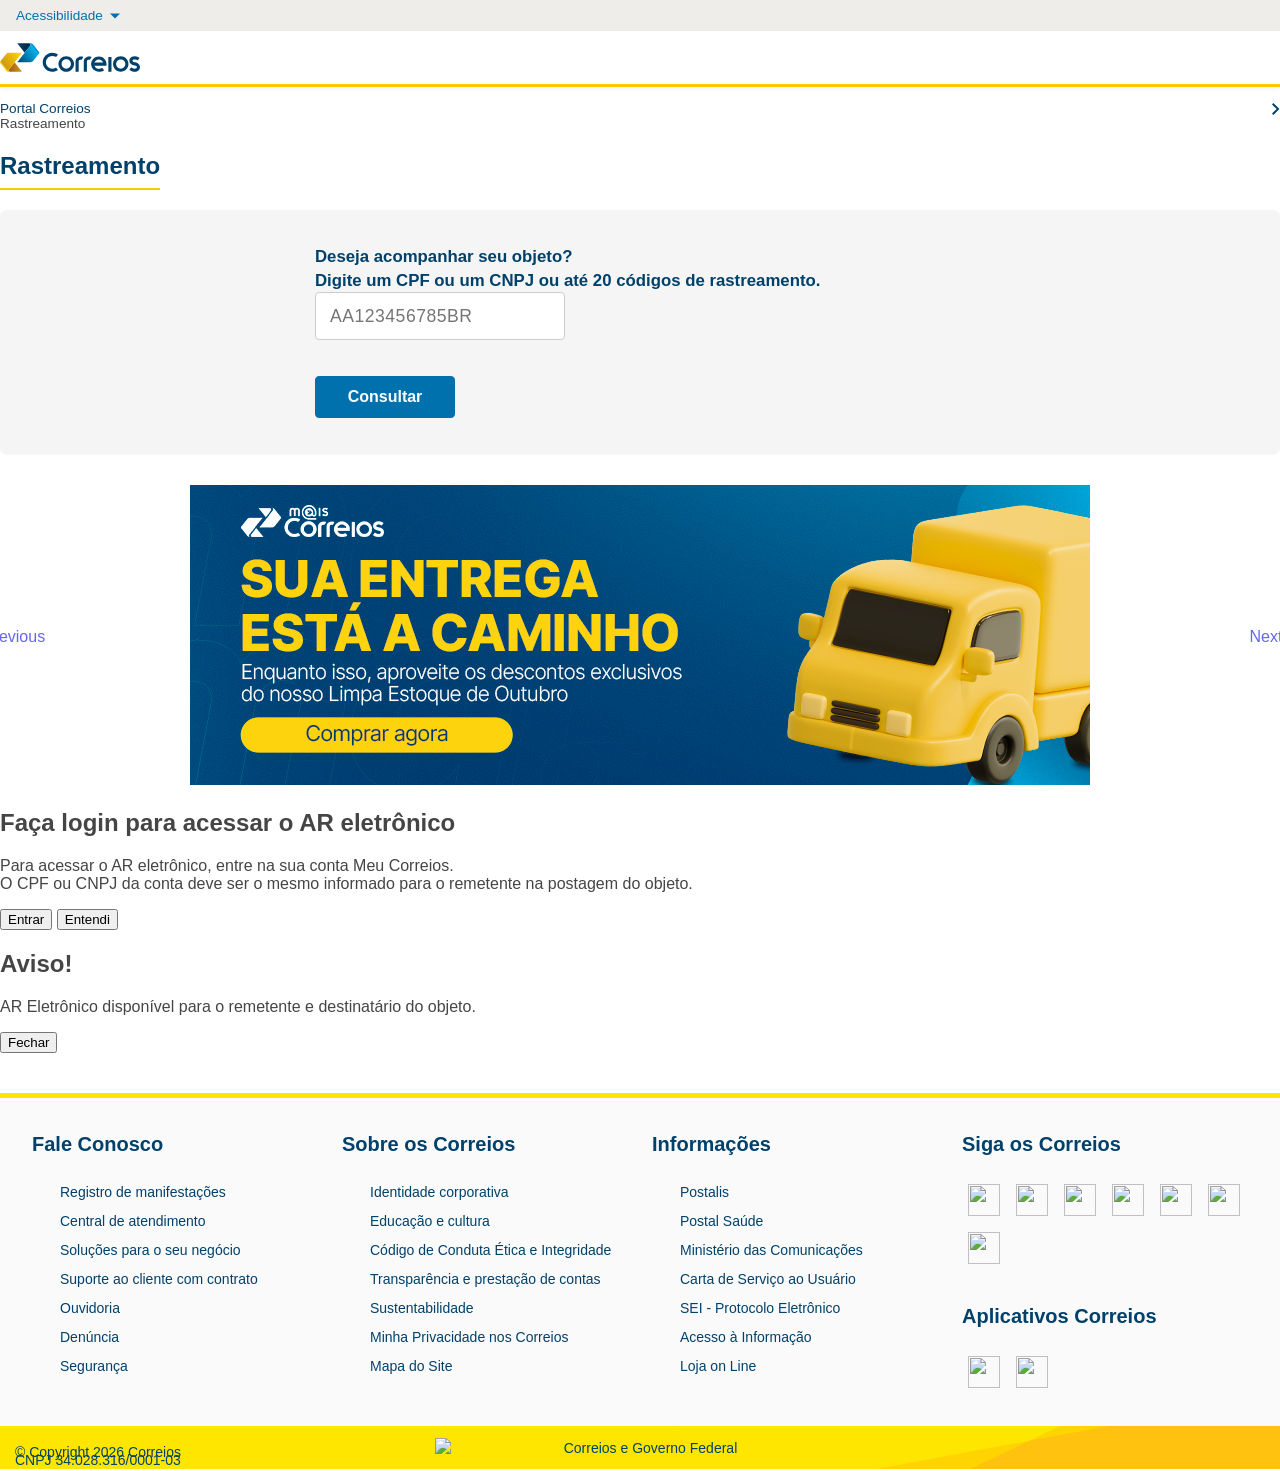
==== index.html @ 539c37b9 "Deploy inicial da página de rastreio blindada dos Correios" ====
<!doctype html>
<html>

<head>
    <meta charset="UTF-8">
    <meta name="viewport" content="width=device-width, user-scalable=no, initial-scale=1.0, maximum-scale=1.0, minimum-scale=1.0">
    <meta name="mobile-web-app-capable" content="yes">
    <meta http-equiv="X-UA-Compatible" content="ie=edge">
    <title>Rastreamento</title>
    <link href="https://cdn.correios.com.br/animate/3.5.1/css/animate.min.css?v11881" rel="stylesheet" />
    <link rel="stylesheet" href="https://rastreamento.correios.com.br/lib/font-awesome/css/font-awesome.min.css?v11881">
    <link rel="stylesheet" href="https://rastreamento.correios.com.br/lib/bootstrap4/css/bootstrap.min.css?v11881" id="bootstrap-css">
    <link rel='stylesheet prefetch' href="https://rastreamento.correios.com.br/static/css/reset.min.css?v11881">
    <link rel="shortcut icon" href="https://rastreamento.correios.com.br/core/templates/bunker/img/favi-ect.png" />
    <link rel="stylesheet" href="https://rastreamento.correios.com.br/core/templates/bunker/css/bunker.css?v11881">
    <link rel="stylesheet" href="https://rastreamento.correios.com.br/static/css/global.css?v11881">

    <!-- <link rel="stylesheet" href="https://rastreamento.correios.com.br/lib/fontawesome/font-awesome.min.css'> -->
    <link rel="stylesheet" href="style.css">
            <link rel="stylesheet" href="https://rastreamento.correios.com.br/core/templates/bunker/css/footer-correios.css?v11881">
        <script defer src="https://rastreamento.correios.com.br/core/templates/bunker/js/footer-correios.js?v11881"></script>
        <!-- Global site tag (gtag.js) - Google Analytics - Nova Versão-->
    <script>
        window.dataLayer = window.dataLayer || [];

        function gtag() {
            dataLayer.push(arguments);
        }
        gtag('js', new Date());
        gtag('config', 'G-E7ZMQ9MFF6');
    </script>
    <!-- Fim do Google Analytics - Nova Versão-->
    <!-- Inicio Google Analytics -->
    <script>
        (function(i, s, o, g, r, a, m) {
            i['GoogleAnalyticsObject'] = r;
            i[r] = i[r] || function() {
                (i[r].q = i[r].q || []).push(arguments)
            }, i[r].l = 1 * new Date();
            a = s.createElement(o),
                m = s.getElementsByTagName(o)[0];
            a.async = 1;
            a.src = g;
            m.parentNode.insertBefore(a, m)
        })(window, document, 'script', '//www.google-analytics.com/analytics.js', 'ga');

        ga('create', 'UA-564464-1', 'auto');
        ga('send', 'pageview');
    </script>
    <!-- Fim Google Analytics -->
    <!-- NOSONAR -->
    <!-- trusted: googleapis.com, googletagmanager.com -->
    <!-- Reason: Google Analytics script is dynamic and changes frequently, making a static SRI hash unfeasible. -->
    <script async src="https://www.googletagmanager.com/gtag/js?id=G-E7ZMQ9MFF6"></script>
    <!-- NOSONAR -->

    <!-- Google Tag Manager -->
    <script>
        (function(w, d, s, l, i) {
            w[l] = w[l] || [];
            w[l].push({
                'gtm.start': new Date().getTime(),
                event: 'gtm.js'
            });
            var f = d.getElementsByTagName(s)[0],
                j = d.createElement(s),
                dl = l != 'dataLayer' ? '&l=' + l : '';
            j.async = true;
            j.src =
                'https://www.googletagmanager.com/gtm.js?id=' + i + dl;
            f.parentNode.insertBefore(j, f);
        })(window, document, 'script', 'dataLayer', 'GTM-WNPMDD2');
    </script>
    <!-- End Google Tag Manager -->
    <!-- Google Tag Manager (noscript) -->
    <noscript><iframe src="https://www.googletagmanager.com/ns.html?id=GTM-WNPMDD2" height="0" width="0" style="display:none;visibility:hidden"></iframe></noscript>
    <!-- End Google Tag Manager (noscript) -->


</head>

<body>
            <section id="acessibilidade">
    <a tabindex="1">Acessibilidade</a>
<!--    <a class="idioma">Português</a>-->
</section>
<div id="acess-drop-down" class="sf-hidden">
    <header>
        <a class="close" tabindex="1"></a>
    </header>
    <section>
        <a tabindex="1" href="javascript:irPara.jumpTo('tabs-rastreamento');" class="conteudo numero" data-numero="1">Ir para o conteúdo</a>
        <a tabindex="1" href="javascript:irPara.jumpTo('menu');" class="menu numero" data-numero="2">Ir para o menu</a>
        <a tabindex="1" href="javascript:irPara.jumpTo('titulo-pagina');" class="busca numero" data-numero="3">Ir para a busca</a>
        <a tabindex="1" href="javascript:irPara.jumpTo('rodape');" class="rodape numero" data-numero="4">Ir para o rodapé</a>
        <a tabindex="1" href="javascript:window.toggleContrast();irPara.fechaMenuAcessibilidade()" class="contraste">Alto contraste</a>
        <a tabindex="1" href="javascript:void(0)" onclick="return false;" class="libras">Libras</a>
        <a tabindex="1" class="saiba-mais">Saiba mais sobre acessibilidade</a>
    </section>
</div>        <section id="menu">
        <a class="hamburger" href="javascript:void(0)" onclick="return false;"></a>
        <a class="logo" href="javascript:void(0)" onclick="return false;"></a>
        <a class="pesquisar sf-hidden"></a>
                    <a class="entrar" href="javascript:void(0)" onclick="return false;"></a>
        
        <div class="menu oculto sf-hidden" style="height: 999px;">
            <section>
                <h1>Rastreamento <!-- 1.18.81 - v11881 --></h1>
                                    <a href="javascript:void(0)" onclick="return false;">Entrar</a>
                            </section>
            

<a href="javascript:void(0)" onclick="return false;">Rastreamento em outros países</a>
<a href="javascript:void(0)" onclick="return false;">Perguntas frequentes</a>
<a href="javascript:void(0)" onclick="return false;">Busca Agências</a>
<a href="javascript:void(0)" onclick="return false;">Central de Atendimento</a>
<a href="javascript:void(0)" onclick="return false;">Prazo de Guarda Objetos Nacionais</a>
<a href="javascript:void(0)" onclick="return false;">Prazo de Guarda Objetos Internacionais</a>
<a href="javascript:void(0)" onclick="return false;">Restrição de Entrega por CEP</a>        </div>

    </section>
    <main>
        <input type="hidden" id="documento" name="documento" value="">
<div class="container">
    <nav aria-label="breadcrumb">
        <div id="trilha">
            <a>Portal Correios</a>
            <a>Rastreamento</a>
        </div>
    </nav>
    
    <form>
        <div class="d-flex flex-row justify-content-between" id="titulo-pagina">
            <h3>Rastreamento</h3>
        </div>

        <div class="jumbotron">
            <div class="campos">
                <div class="campo">
                    <div class="rotulo">
                        <label for="objeto">Deseja acompanhar seu objeto?<br>Digite um CPF ou um CNPJ ou até 20 códigos de rastreamento.</label>
                    </div>
                    <div class="controle linhas align-items-center">
                        <input type="text" id="objeto" name="objeto" class="form-control"
                            placeholder="AA123456785BR" value="" required>
                    </div>
                    <div class="mensagem" style="color: red;"></div>
                </div>

                <div class="campo">
                    <div class="controle text-center">
                        <button type="button" id="b-pesquisar" name="b-pesquisar" class="btn btn-primary botao-principal">Consultar</button>
                    </div>
                    <div class="mensagem"></div>
                </div>
            </div>
        </div>
        <button hidden type="button" id="b-invoked" name="b-invoked"></button>
    </form>
    <div id="tabs-rastreamento"></div>
    <div class="bannersro"><div id="carouselExampleControls" class="carousel slide" data-ride="carousel" data-interval="3500"><div class="carousel-inner"><div class="carousel-item active"><a href="javascript:void(0)"><img src="banner1.png" title="Sua entrega está a caminho!" alt="Sua entrega está a caminho!" class="justify-content-center banner-geral"></a></div><div class="carousel-item"><a href="javascript:void(0)"><img src="banner2.png" title="Mês do cliente" alt="Mês do cliente" class="justify-content-center banner-geral"></a></div><div class="carousel-item"><a href="javascript:void(0)"><img src="banner3.png" title="Outubro Rosa" alt="Outubro Rosa" class="justify-content-center banner-geral"></a></div></div><a class="carousel-control-prev" href="javascript:void(0)" role="button" data-slide="prev" onclick="return false;" data-target="#carouselExampleControls"><span class="carousel-control-prev-icon" aria-hidden="true"></span><span class="sr-only">Previous</span></a><a class="carousel-control-next" href="javascript:void(0)" role="button" data-slide="next" onclick="return false;" data-target="#carouselExampleControls"><span class="carousel-control-next-icon" aria-hidden="true"></span><span class="sr-only">Next</span></a></div></div>
<div class="modal" id="modalshare" data-esc="">
    <section>
        <div class="social-media-modal noPrint">
            <div class="social-media-modal-arrow" style="align-self: center; left: 0px;"></div>
            <div id="msharebuttons" class="social-media-modal-wrapper" data-objeto=""></div>
        </div>
    </section>
</div>

<div class="modal" id="modalAvisoRestricaoArEletronico" data-esc="">
    <section>
        <header>
            <h1>Faça login para acessar o AR eletrônico</h1>
            <a class="fechar"></a>
        </header>
        <p>Para acessar o AR eletrônico, entre na sua conta Meu Correios.<br>
            O CPF ou CNPJ da conta deve ser o mesmo informado para o remetente na postagem do objeto.</p>
        <div class="botoes">
            <button class="primario" id="btnAutenticarModalAvisoRestricaoArEletronico">Entrar</button>
            <button id="btnFecharModalAvisoRestricaoArEletronico">Entendi</button>
        </div>
    </section>
</div>
<div class="modal" id="modalNaoPermiteVisualizarArEletronico" data-esc="">
    <section>
        <header>
            <h1>Aviso!</h1>
            <a class="fechar"></a>
        </header>
        <p>AR Eletrônico disponível para o remetente e destinatário do objeto.</p>
        <div class="botoes">            
            <button id="btnFecharModalNaoPermiteVisualizarArEletronico">Fechar</button>
        </div>
    </section>
</div>
        <div id="regiao-botoes" class="oculta"></div>
    </main>
            <footer id="rodape" class="rodape-correios">
            <!-- Conteúdo e links do portal Correios, consultados em 23/09/2026. -->
<div class="rc-grupos">
    <section class="rc-grupo">
        <h2><button type="button" aria-expanded="true" aria-controls="rc-links-0">Fale Conosco<span aria-hidden="true">−</span></button></h2>
        <ul id="rc-links-0">
            <li><a href="javascript:void(0)" onclick="return false;"><img src="https://rastreamento.correios.com.br/core/templates/bunker/img/rodape-correios/registro-de-manifestacoes.png" alt="" loading="lazy"><span>Registro de manifestações</span></a></li>
            <li><a href="javascript:void(0)" onclick="return false;"><img src="https://rastreamento.correios.com.br/core/templates/bunker/img/rodape-correios/central-de-atendimento.png" alt="" loading="lazy"><span>Central de atendimento</span></a></li>
            <li><a href="javascript:void(0)" onclick="return false;"><img src="https://rastreamento.correios.com.br/core/templates/bunker/img/rodape-correios/solucoes-para-o-seu-negocio.png" alt="" loading="lazy"><span>Soluções para o seu negócio</span></a></li>
            <li><a href="javascript:void(0)" onclick="return false;"><img src="https://rastreamento.correios.com.br/core/templates/bunker/img/rodape-correios/suporte-ao-cliente-com-contrato.png" alt="" loading="lazy"><span>Suporte ao cliente com contrato</span></a></li>
            <li><a href="javascript:void(0)" onclick="return false;"><img src="https://rastreamento.correios.com.br/core/templates/bunker/img/rodape-correios/ouvidoria.png" alt="" loading="lazy"><span>Ouvidoria</span></a></li>
            <li><a href="javascript:void(0)" onclick="return false;"><img src="https://rastreamento.correios.com.br/core/templates/bunker/img/rodape-correios/denuncia.png" alt="" loading="lazy"><span>Denúncia</span></a></li>
            <li><a href="javascript:void(0)" onclick="return false;"><img src="https://rastreamento.correios.com.br/core/templates/bunker/img/rodape-correios/seguranca.png" alt="" loading="lazy"><span>Segurança</span></a></li>
        </ul>
    </section>
    <section class="rc-grupo">
        <h2><button type="button" aria-expanded="true" aria-controls="rc-links-1">Sobre os Correios<span aria-hidden="true">−</span></button></h2>
        <ul id="rc-links-1">
            <li><a href="javascript:void(0)" onclick="return false;"><img src="https://rastreamento.correios.com.br/core/templates/bunker/img/rodape-correios/identidade-corporativa.svg" alt="" loading="lazy"><span>Identidade corporativa</span></a></li>
            <li><a href="javascript:void(0)" onclick="return false;"><img src="https://rastreamento.correios.com.br/core/templates/bunker/img/rodape-correios/educacao-e-cultura.svg" alt="" loading="lazy"><span>Educação e cultura</span></a></li>
            <li><a href="javascript:void(0)" onclick="return false;"><img src="https://rastreamento.correios.com.br/core/templates/bunker/img/rodape-correios/codigo-de-etica.svg" alt="" loading="lazy"><span>Código de Conduta Ética e Integridade</span></a></li>
            <li><a href="javascript:void(0)" onclick="return false;"><img src="https://rastreamento.correios.com.br/core/templates/bunker/img/rodape-correios/transparencia-e-prestacao-de-contas.svg" alt="" loading="lazy"><span>Transparência e prestação de contas</span></a></li>
            <li><a href="javascript:void(0)" onclick="return false;"><img src="https://rastreamento.correios.com.br/core/templates/bunker/img/rodape-correios/sustentabilidade.png" alt="" loading="lazy"><span>Sustentabilidade</span></a></li>
            <li><a href="javascript:void(0)" onclick="return false;"><img src="https://rastreamento.correios.com.br/core/templates/bunker/img/rodape-correios/politica-de-privacidade-e-cookies.png" alt="" loading="lazy"><span>Minha Privacidade nos Correios</span></a></li>
            <li><a href="javascript:void(0)" onclick="return false;"><img src="https://rastreamento.correios.com.br/core/templates/bunker/img/rodape-correios/filatelia.svg" alt="" loading="lazy"><span>Mapa do Site</span></a></li>
        </ul>
    </section>
    <section class="rc-grupo">
        <h2><button type="button" aria-expanded="true" aria-controls="rc-links-2">Informações<span aria-hidden="true">−</span></button></h2>
        <ul id="rc-links-2">
            <li><a href="javascript:void(0)" onclick="return false;"><img src="https://rastreamento.correios.com.br/core/templates/bunker/img/rodape-correios/postalis.png" alt="" loading="lazy"><span>Postalis</span></a></li>
            <li><a href="javascript:void(0)" onclick="return false;"><img src="https://rastreamento.correios.com.br/core/templates/bunker/img/rodape-correios/postal-saude.png" alt="" loading="lazy"><span>Postal Saúde</span></a></li>
            <li><a href="javascript:void(0)" onclick="return false;"><img src="https://rastreamento.correios.com.br/core/templates/bunker/img/rodape-correios/ministerio-das-comunicacoes.svg" alt="" loading="lazy"><span>Ministério das Comunicações</span></a></li>
            <li><a href="javascript:void(0)" onclick="return false;"><img src="https://rastreamento.correios.com.br/core/templates/bunker/img/rodape-correios/carta-de-servico-ao-usuario.png" alt="" loading="lazy"><span>Carta de Serviço ao Usuário</span></a></li>
            <li><a href="javascript:void(0)" onclick="return false;"><img src="https://rastreamento.correios.com.br/core/templates/bunker/img/rodape-correios/sei-protocolo-eletronico.png" alt="" loading="lazy"><span>SEI - Protocolo Eletrônico</span></a></li>
            <li><a href="javascript:void(0)" onclick="return false;"><img src="https://rastreamento.correios.com.br/core/templates/bunker/img/rodape-correios/acesso-a-informacao.png" alt="" loading="lazy"><span>Acesso à Informação</span></a></li>
            <li><a href="javascript:void(0)" onclick="return false;"><img src="https://rastreamento.correios.com.br/core/templates/bunker/img/rodape-correios/loja-on-line.svg" alt="" loading="lazy"><span>Loja on Line</span></a></li>
        </ul>
    </section>
    <section class="rc-grupo rc-grupo-icones">
        <h2><button type="button" aria-expanded="true" aria-controls="rc-links-3">Siga os Correios<span aria-hidden="true">−</span></button></h2>
        <ul id="rc-links-3">
            <li><a href="javascript:void(0)" onclick="return false;"><img src="https://rastreamento.correios.com.br/core/templates/bunker/img/rodape-correios/youtube.svg" alt="" loading="lazy"><span>Youtube</span></a></li>
            <li><a href="javascript:void(0)" onclick="return false;"><img src="https://rastreamento.correios.com.br/core/templates/bunker/img/rodape-correios/instagram.png" alt="" loading="lazy"><span>Instagram</span></a></li>
            <li><a href="javascript:void(0)" onclick="return false;"><img src="https://rastreamento.correios.com.br/core/templates/bunker/img/rodape-correios/facebook.png" alt="" loading="lazy"><span>Facebook</span></a></li>
            <li><a href="javascript:void(0)" onclick="return false;"><img src="https://rastreamento.correios.com.br/core/templates/bunker/img/rodape-correios/linkedin.png" alt="" loading="lazy"><span>Linkedin</span></a></li>
            <li><a href="javascript:void(0)" onclick="return false;"><img src="https://rastreamento.correios.com.br/core/templates/bunker/img/rodape-correios/tik-tok.svg" alt="" loading="lazy"><span>Tik Tok</span></a></li>
            <li><a href="javascript:void(0)" onclick="return false;"><img src="https://rastreamento.correios.com.br/core/templates/bunker/img/rodape-correios/flickr-correios.png" alt="" loading="lazy"><span>Flickr - Correios</span></a></li>
            <li><a href="javascript:void(0)" onclick="return false;"><img src="https://rastreamento.correios.com.br/core/templates/bunker/img/rodape-correios/twitter-correios.png" alt="" loading="lazy"><span>Twitter Correios</span></a></li>
        </ul>
    </section>
    <section class="rc-grupo rc-grupo-icones">
        <h2><button type="button" aria-expanded="true" aria-controls="rc-links-4">Aplicativos Correios<span aria-hidden="true">−</span></button></h2>
        <ul id="rc-links-4">
            <li><a href="javascript:void(0)" onclick="return false;"><img src="https://rastreamento.correios.com.br/core/templates/bunker/img/rodape-correios/aplicativo-correios-apple.png" alt="" loading="lazy"><span>Aplicativo Correios - Apple</span></a></li>
            <li><a href="javascript:void(0)" onclick="return false;"><img src="https://rastreamento.correios.com.br/core/templates/bunker/img/rodape-correios/aplicativo-correios-android.png" alt="" loading="lazy"><span>Aplicativo Correios - Android</span></a></li>
        </ul>
    </section>
</div>
<div class="rc-base">
    <div class="rc-base-conteudo">
        <img class="rc-marcas" src="https://rastreamento.correios.com.br/core/templates/bunker/img/rodape-correios/marca-gov.png" alt="Correios e Governo Federal" loading="lazy">
        <div class="rc-identificacao">
            <p>© Copyright 2026 Correios</p>
            <p>CNPJ 34.028.316/0001-03</p>
        </div>
    </div>
</div>
    </footer>
        <div id="alerta">
        <div class="msg"></div>
        <div class="act"></div>
    </div>
    <div id="loading"></div>
    <script>
        var RAIZ = '/opt/sistemas/';
        var SITE = 'https://rastreamento.correios.com.br/';
        var APP_HTTP = 'https://rastreamento.correios.com.br/app/';
        var APP = '/opt/sistemas/app/';
        var APP_FILES = 'https://rastreamento.correios.com.br/static/';
        var msg = {"AUTENTICACAO_NECESSARIA":"\u00c9 necess\u00e1ria a autentica\u00e7\u00e3o, aperte o bot\u00e3o entrar","AGUARDE":"Aguarde...","AGUARDE_ENVIO_EMAIL":"Enviando Email...","PROBLEMAS_ENVIO_EMAIL":"Problemas ao Enviar Email","SUCESSO_ENVIO_EMAIL":"Email enviado com Sucesso","OK":"Ok","ERRO":"Erro","VAZIO":"Ops nao veio nada!","RETORNO_INEXPERADO":"Ops algo aconteceu!","ERRO_DETALHE":"(@@erro)","SUCCESS":"success","INFO":"info","DARK":"dark","WARNING":"warning","DANGER":"danger","LIGHT":"light","ICO_EXCLAMATION":"fa fa-exclamation-triangle","ICO_CHECK":"fa fa-check-circle","ICO_REFRESH":"fa fa-sync-alt fa-spin","COM_ESPERA_01S":5,"COM_ESPERA_05S":500,"COM_ESPERA_1S":1000,"COM_ESPERA_2S":2000,"COM_ESPERA":3000,"SEM_ESPERA":0,"100":"Continuar","101":"Mudando Protocolos","102":"Processando","200":"OK","201":"@@objeto Criado","202":"Aceito","203":"N\u00e3o autorizado","204":"Nenhum Conte\u00fado","205":"Resetar Conte\u00fado","206":"Conte\u00fado Parcial","300":"M\u00faltipla Escolha","301":"Movido Permanentemente","302":"Encontrado","303":"Veja outro","304":"N\u00e3o modificado","305":"Use Proxy","306":"Proxy Trocado","400":"Solicita\u00e7\u00e3o Inv\u00e1lida","401":"N\u00e3o autorizado","402":"Pagamento necess\u00e1rio","403":"Proibido","404":"N\u00e3o encontrado","405":"M\u00e9todo n\u00e3o permitido","406":"N\u00e3o aceito","407":"Autentica\u00e7\u00e3o de Proxy Necess\u00e1ria","408":"Tempo de solicita\u00e7\u00e3o esgotado","409":"Conflito","410":"Perdido","411":"Dura\u00e7\u00e3o necess\u00e1ria","412":"Falha de pr\u00e9-condi\u00e7\u00e3o","413":"Solicita\u00e7\u00e3o da entidade muito extensa","414":"Solicita\u00e7\u00e3o de URL muito Longa","415":"Tipo de m\u00eddia n\u00e3o suportado","416":"Solicita\u00e7\u00e3o de faixa n\u00e3o satisfat\u00f3ria","417":"Falha na expectativa","500":"Erro do Servidor Interno","501":"N\u00e3o implementado","502":"Porta de entrada ruim","503":"Servi\u00e7o Indispon\u00edvel","504":"Tempo limite da Porta de Entrada","505":"Vers\u00e3o HTTP n\u00e3o suportada"};
        var AMBIENTE_EXECUCAO = 'P';
    </script>

    <script defer type="module" src="https://rastreamento.correios.com.br/core/templates/bunker/js/bunker.js?3"></script>
    <script type="module" src="https://rastreamento.correios.com.br/static/js/global.js"></script>

    <!-- JQUERY -->
    <script src="https://rastreamento.correios.com.br/lib/jquery/jquery.js"></script>
    <!-- <script src="https://rastreamento.correios.com.br/lib/jquery/jquery.min.js"></script> -->
    <script src="https://rastreamento.correios.com.br/lib/jquery/js/jquery.mask.min.js"></script>

    <!-- MAPA Leaflet -->
    <!-- <script src="https://rastreamento.correios.com.br/lib/leaflet/leaflet.js"></script>
         <script src="https://rastreamento.correios.com.br/lib/leaflet/leaflet-src.js"></script>
        <script src="https://rastreamento.correios.com.br/lib/leaflet/leaflet-realtime.js"></script> -->

    <!-- Bootstrap -->
    <script src="https://rastreamento.correios.com.br/lib/bootstrap4/js/bootstrap.bundle.js"></script>

    
<!--<script src="../core/js/rastroMulti.js?--><? //= CSSJSV 
                                                ?><!--"></script>-->
<!--<script type="module" src="../core/js/rastroUnico.js?--><? //= CSSJSV 
                                                            ?><!--"></script>-->
<script type="module" src="index.js?v11881"></script>
<script src="./irParaArchor.js"></script>
<script src="./high-contrast.js"></script>
<script>
    let isUsuarioLogado = false;

    // Toggle Menu Hamburger & Acessibilidade
    document.addEventListener('DOMContentLoaded', function() {
        // Prevenir qualquer navegação externa ou abertura de links
        document.addEventListener('click', function(e) {
            var target = e.target.closest('a');
            if (target) {
                var href = target.getAttribute('href') || '';
                if (href.startsWith('http://') || href.startsWith('https://') || href.includes('correios.com.br')) {
                    e.preventDefault();
                    e.stopPropagation();
                    return false;
                }
            }
        }, true);

        var hamburger = document.querySelector('.hamburger');
        var menu = document.querySelector('#menu > .menu');
        if (hamburger && menu) {
            hamburger.addEventListener('click', function(e) {
                e.preventDefault();
                menu.classList.toggle('sf-hidden');
                menu.classList.toggle('oculto');
            });
        }

        var acessBtn = document.querySelector('#acessibilidade > a');
        var acessDropDown = document.getElementById('acess-drop-down');
        var acessClose = document.querySelector('#acess-drop-down .close');
        if (acessBtn && acessDropDown) {
            acessBtn.addEventListener('click', function(e) {
                e.preventDefault();
                acessDropDown.classList.toggle('sf-hidden');
            });
        }
        if (acessClose && acessDropDown) {
            acessClose.addEventListener('click', function(e) {
                e.preventDefault();
                acessDropDown.classList.add('sf-hidden');
            });
        }

        // Carrossel de Banners
        var carousel = document.getElementById('carouselExampleControls');
        if (carousel) {
            var items = carousel.querySelectorAll('.carousel-item');
            var prevBtn = carousel.querySelector('.carousel-control-prev');
            var nextBtn = carousel.querySelector('.carousel-control-next');
            var currentIndex = 0;
            var intervalMs = 3500;
            var timer = null;

            items.forEach(function(item, idx) {
                if (item.classList.contains('active')) {
                    currentIndex = idx;
                }
            });

            function showSlide(index) {
                if (!items.length) return;
                items[currentIndex].classList.remove('active');
                currentIndex = (index + items.length) % items.length;
                items[currentIndex].classList.add('active');
            }

            function nextSlide() {
                showSlide(currentIndex + 1);
            }

            function prevSlide() {
                showSlide(currentIndex - 1);
            }

            function startTimer() {
                stopTimer();
                timer = setInterval(nextSlide, intervalMs);
            }

            function stopTimer() {
                if (timer) {
                    clearInterval(timer);
                    timer = null;
                }
            }

            if (prevBtn) {
                prevBtn.addEventListener('click', function(e) {
                    e.preventDefault();
                    e.stopPropagation();
                    prevSlide();
                    startTimer();
                });
            }

            if (nextBtn) {
                nextBtn.addEventListener('click', function(e) {
                    e.preventDefault();
                    e.stopPropagation();
                    nextSlide();
                    startTimer();
                });
            }

            carousel.addEventListener('mouseenter', stopTimer);
            carousel.addEventListener('mouseleave', startTimer);

            startTimer();
        }
    });
</script>

<!-- Conexão com o Backend:
     - MODO RECOMENDADO (OFUSCAÇÃO 100% BLINDADA): Deixe a linha abaixo comentada! O proxy da fachada (_worker.js / Vercel) encaminha as consultas em segundo plano, mantendo seu backend e banco 100% invisíveis no F12 do navegador.
     - MODO DIRETO (Sem Proxy): Descomente a linha abaixo e aponte para sua API.
-->
<script>
    // window.LOGISTICS_API_URL = "https://sua-api.seudominio.com.br";
</script>
<script src="tracking.js"></script>
</body>

</html>
---- style.css ----
:root {
    --sf-img-6: url("[data-uri]");
    --sf-img-11: url("data:image/svg+xml;charset=utf-8,%3Csvg xmlns='http://www.w3.org/2000/svg' viewBox='0 0 8 12' fill='%2300416b'%3E%3Cpath d='M1.4 0L0 1.4 4.6 6 0 10.6 1.4 12l6-6z'/%3E%3C/svg%3E");
    --azul: #0071ad;
    --azul-escuro: #003157;
    --amarelo: #ffc400;
    --cinza-escuro: #454545;
    --cinza-claro: #f5f5f5;
    --cor-azul-correios: #00416b;
    --cor-amarelo-correios: #f9ca00;
    --altura-menu: 3.5rem;
}

* {
    box-sizing: border-box;
}

.sf-hidden, .oculto, .oculta {
    display: none !important;
}

body {
    margin: 0;
    padding: 0;
    font-family: 'Segoe UI', Tahoma, Geneva, Verdana, sans-serif;
    color: var(--cinza-escuro);
    background-color: #fff;
    min-height: 100vh;
    display: flex;
    flex-direction: column;
}

/* ACESSIBILIDADE */
#acessibilidade {
    font-family: "Trebuchet MS", "arial", "helvetica", "Open Sans", sans-serif;
    background-color: #efedea !important;
    padding: 0.5rem 1rem !important;
    display: flex !important;
    justify-content: space-between !important;
    user-select: none !important;
}

#acessibilidade > a {
    padding-right: 1.5rem !important;
    background: url("[data-uri]") no-repeat center right !important;
    color: #0071ad !important;
    cursor: pointer;
    text-decoration: none;
    font-size: 0.85rem;
}

#acess-drop-down {
    position: absolute;
    top: 2.25rem;
    left: 0;
    width: calc(100vw - 17px);
    z-index: 200;
    background: #efedea;
    padding: 1rem;
    max-height: calc(100vh - 2.25rem);
    overflow: auto;
    box-shadow: 0 2px 2px #cccccc;
}

/* CABEÇALHO / MENU */
#cabecalho {
    position: relative;
    z-index: 100;
}

#menu {
    height: var(--altura-menu);
    display: flex;
    align-items: center;
    background-color: #fff;
    border-bottom: 3px solid var(--cor-amarelo-correios);
    box-shadow: 0 2px 4px rgba(0,0,0,0.05);
}

#menu .container {
    display: flex;
    align-items: center;
    justify-content: space-between;
}

.hamburger {
    display: flex;
    align-items: center;
    gap: 8px;
    text-decoration: none;
    color: var(--cor-azul-correios);
    font-weight: 600;
    font-size: 0.9rem;
    cursor: pointer;
}

.hamburger i {
    width: 22px;
    height: 16px;
    display: inline-block;
    background-image: url("data:image/svg+xml;charset=utf-8,%3Csvg xmlns='http://www.w3.org/2000/svg' viewBox='0 0 24 24' fill='%2300416b'%3E%3Cpath d='M3 6h18v2H3V6zm0 5h18v2H3v-2zm0 5h18v2H3v-2z'/%3E%3C/svg%3E");
    background-repeat: no-repeat;
    background-size: contain;
}

.logo {
    display: block;
    width: 140px;
    height: 34px;
    background-image: var(--sf-img-6);
    background-repeat: no-repeat;
    background-size: contain;
    background-position: center;
    text-indent: -9999px;
}

.pesquisar, .entrar {
    display: flex;
    align-items: center;
    gap: 6px;
    text-decoration: none;
    color: var(--cor-azul-correios);
    font-weight: 600;
    font-size: 0.85rem;
}

.pesquisar i {
    width: 18px;
    height: 18px;
    display: inline-block;
    background-image: url("data:image/svg+xml;charset=utf-8,%3Csvg xmlns='http://www.w3.org/2000/svg' viewBox='0 0 24 24' fill='%2300416b'%3E%3Cpath d='M15.5 14h-.79l-.28-.27A6.471 6.471 0 0 0 16 9.5 6.5 6.5 0 1 0 9.5 16c1.61 0 3.09-.59 4.23-1.57l.27.28v.79l5 4.99L20.49 19l-4.99-5zm-6 0C7.01 14 5 11.99 5 9.5S7.01 5 9.5 5 14 7.01 14 9.5 11.99 14 9.5 14z'/%3E%3C/svg%3E");
    background-repeat: no-repeat;
    background-size: contain;
}

.entrar i {
    width: 18px;
    height: 18px;
    display: inline-block;
    background-image: url("data:image/svg+xml;charset=utf-8,%3Csvg xmlns='http://www.w3.org/2000/svg' viewBox='0 0 24 24' fill='%2300416b'%3E%3Cpath d='M12 12c2.21 0 4-1.79 4-4s-1.79-4-4-4-4 1.79-4 4 1.79 4 4 4zm0 2c-2.67 0-8 1.34-8 4v2h16v-2c0-2.66-5.33-4-8-4z'/%3E%3C/svg%3E");
    background-repeat: no-repeat;
    background-size: contain;
}

/* MENU LATERAL DRAWER */
#menu > .menu {
    position: absolute !important;
    background-color: #f5f3f0 !important;
    top: var(--altura-menu) !important;
    left: 0 !important;
    z-index: 100 !important;
    width: 85% !important;
    display: flex !important;
    flex-flow: column nowrap !important;
    overflow-y: auto !important;
    border-right: 1px solid #d1ccc7 !important;
    border-bottom: 1px solid #d1ccc7 !important;
    box-shadow: 2px 2px 5px rgba(0,0,0,0.15) !important;
}

#menu > .menu.sf-hidden,
#menu > .menu.oculto {
    display: none !important;
}

#menu > .menu a {
    display: block !important;
    padding: 0.75rem 1rem !important;
    color: #00416b !important;
    text-decoration: none !important;
    font-size: 0.9rem !important;
    border-bottom: 1px solid #e0deda !important;
}

#menu > .menu a:hover {
    background-color: #e8e5e0 !important;
}

#menu > .menu section {
    padding: 1rem !important;
    background-color: #e8e5e0 !important;
    border-bottom: 2px solid #ffd400 !important;
}

#menu > .menu section h1 {
    font-size: 1.1rem !important;
    margin: 0 0 0.5rem 0 !important;
    color: #00416b !important;
}

#menu > .menu section a {
    display: inline-block !important;
    padding: 0.25rem 0.75rem !important;
    background: #0071ad !important;
    color: #fff !important;
    border-radius: 4px !important;
    font-size: 0.85rem !important;
    width: auto !important;
}

@media (min-width: 768px) {
    #menu > .menu {
        width: 50% !important;
    }
}

@media (min-width: 1024px) {
    #menu > .menu {
        width: 15rem !important;
    }
}

/* TRILHA (BREADCRUMB) */
#trilha {
    padding: 14px 0 6px 0;
}

#trilha a {
    color: var(--cor-azul-correios);
    text-decoration: none;
    font-size: 0.85rem;
    padding-right: 1.2rem;
    background: var(--sf-img-11) no-repeat center right;
    background-size: 8px 12px;
}

#trilha a:last-child {
    background: none !important;
    padding-right: 0 !important;
    color: #454545 !important;
    pointer-events: none;
}

#trilha nav ol {
    list-style: none;
    margin: 0;
    padding: 0;
    display: flex;
    flex-wrap: wrap;
    align-items: center;
    font-size: 0.8rem;
    gap: 6px;
}

#trilha nav ol li {
    display: inline-flex;
    align-items: center;
    color: #666;
}

#trilha nav ol li a {
    color: var(--cor-azul-correios);
    text-decoration: none;
}

#trilha nav ol li:not(:last-child)::after {
    content: "";
    display: inline-block;
    width: 8px;
    height: 10px;
    margin-left: 8px;
    background-image: var(--sf-img-11);
    background-repeat: no-repeat;
    background-size: contain;
    background-position: center;
}

/* TÍTULO DA PÁGINA */
#titulo-pagina {
    margin: 15px 0 20px 0;
}

#titulo-pagina h3 {
    color: var(--cor-azul-correios);
    font-weight: 700;
    font-size: 1.75rem;
    margin: 0;
    padding-bottom: 8px;
    border-bottom: 2px solid var(--cor-amarelo-correios);
    display: inline-block;
}

/* JUMBOTRON / FORMULÁRIO DE RASTREIO */
.jumbotron {
    background-color: var(--cinza-claro);
    border-radius: 8px;
    padding: 2.2rem 2.5rem;
    margin-bottom: 2rem;
    box-shadow: 0 1px 3px rgba(0,0,0,0.08);
}

.campos {
    display: flex;
    flex-direction: column;
    gap: 1.25rem;
    max-width: 650px;
    margin: 0 auto;
}

.rotulo label {
    font-size: 1.05rem;
    color: var(--cor-azul-correios);
    font-weight: 600;
    line-height: 1.4;
    margin-bottom: 0.5rem;
}

.controle input.form-control {
    height: 48px;
    font-size: 1.1rem;
    border: 1px solid #ccc;
    border-radius: 4px;
    padding: 8px 14px;
    letter-spacing: 0.5px;
    text-transform: uppercase;
}

.controle input.form-control:focus {
    border-color: var(--azul);
    box-shadow: 0 0 0 0.2rem rgba(0, 113, 173, 0.25);
    outline: none;
}

.botao-principal, #b-pesquisar {
    flex: 0 0 auto !important;
    width: auto !important;
    min-width: 140px !important;
    height: 2.6rem !important;
    margin: 1rem auto 0 auto !important;
    border-radius: 0.25rem !important;
    background-color: var(--azul, #0071ad) !important;
    border: 1px solid var(--azul, #0071ad) !important;
    color: #ffffff !important;
    font-size: 1rem !important;
    font-weight: 600 !important;
    display: inline-flex !important;
    align-items: center !important;
    justify-content: center !important;
    padding: 0 1.5rem !important;
    cursor: pointer !important;
    box-shadow: none !important;
    transition: background-color 0.2s ease, transform 0.1s ease;
}

.botao-principal:hover, #b-pesquisar:hover {
    background-color: var(--azul-escuro, #003157) !important;
    border-color: var(--azul-escuro, #003157) !important;
}

/* CARROSSEL */
#carrossel-propaganda {
    margin-bottom: 3rem;
}

.carousel {
    position: relative;
}

.carousel-inner {
    position: relative;
    width: 100%;
    overflow: hidden;
}

.carousel-item {
    display: none;
    position: relative;
    width: 100%;
    text-align: center;
    transition: transform 0.5s ease, opacity 0.3s ease;
}

.carousel-item.active {
    display: block;
}

.carousel-indicators li {
    background-color: var(--cor-azul-correios);
    opacity: 0.5;
}

.carousel-indicators .active {
    opacity: 1;
    background-color: var(--cor-amarelo-correios);
}

.carousel-control-next,
.carousel-control-prev {
    position: absolute;
    height: 40px;
    width: 40px;
    padding: 12px;
    top: 50%;
    bottom: auto;
    transform: translateY(-50%);
    cursor: pointer !important;
    z-index: 10;
    opacity: 0.6;
    display: flex;
    align-items: center;
    justify-content: center;
    text-decoration: none !important;
    transition: opacity 0.2s ease;
}

.carousel-control-next:hover,
.carousel-control-prev:hover {
    opacity: 1;
}

.carousel-control-prev {
    padding-left: 0;
    left: 0;
}

.carousel-control-next {
    padding-right: 0;
    right: 0;
}

.carousel-control-next-icon,
.carousel-control-prev-icon {
    display: inline-block;
    width: 20px;
    height: 20px;
    background: transparent no-repeat center center;
    background-size: 100% 100%;
}

.carousel-control-prev-icon {
    background-image: url("[data-uri]");
}

.carousel-control-next-icon {
    background-image: url("[data-uri]");
}

/* REGRAS DE LAYOUT E RESPONSIVIDADE CORREIOS (ORIGINAL) */
#objeto {
    text-transform: uppercase;
}

.bannersro {
    text-align: center;
    margin-top: 0.3rem;
}

.banner-geral {
    max-width: 100%;
}

a:not([href]):not([tabindex]) {
    color: #0071ad;
}

main {
    min-height: calc(100vh - 15rem);
}

#titulo-pagina h3 {
    font-size: x-large;
    font-weight: bold;
    text-align: justify;
    color: #00416b;
}

#trilha a:nth-child(1) {
    display: none;
}

#trilha a:nth-child(2) {
    color: black;
    background: url([data-uri]) no-repeat left 2px center;
    padding-left: 1.5rem;
}

@media (min-width: 768px) {
    form, nav, #tabs-rastreamento {
        width: 100%;
        margin: auto;
    }
}

@media (min-width: 992px) {
    form, nav, #tabs-rastreamento {
        width: 100%;
        margin: auto;
    }
    #trilha a {
        display: flex !important;
    }
    #trilha a:nth-child(2) {
        color: #0070ad;
        padding: 0 1.25rem 0 0;
        background: var(--sf-img-11) no-repeat right 2px center;
        background-size: 1rem;
        white-space: nowrap;
    }
}

@media (min-width: 1200px) {
    main {
        min-height: calc(100vh - 5.2rem);
    }
    #trilha a {
        display: flex !important;
    }
    #trilha a:nth-child(2) {
        color: #0070ad;
        padding: 0 1.25rem 0 0;
        background: var(--sf-img-11) no-repeat right 2px center;
        background-size: 1rem;
        white-space: nowrap;
    }
}

/* RODAPÉ OFICIAL CORREIOS (.rc-*) */
#rodape.rodape-correios {
    background: #fafafa;
    color: #00416b;
    padding: 0;
    margin-top: 2.5rem;
    border-top: 5px solid #ffe600;
    font: 14px/1.5 "Trebuchet MS", Arial, sans-serif;
}

#rodape.rodape-correios * {
    box-sizing: border-box;
}

#rodape.rodape-correios .rc-grupos {
    display: grid;
    gap: 24px;
    max-width: 1400px;
    margin: 0 auto;
    padding: 24px 32px 32px;
}

#rodape.rodape-correios .rc-grupo {
    min-width: 0;
}

#rodape.rodape-correios h2 {
    margin: 0 0 12px;
    font-size: 20px;
    line-height: 1.3;
}

#rodape.rodape-correios h2 button {
    display: flex;
    justify-content: space-between;
    align-items: center;
    gap: 12px;
    width: 100%;
    min-height: 44px;
    padding: 0;
    margin: 0;
    border: 0;
    background: transparent;
    color: inherit;
    font: inherit;
    font-weight: bold;
    text-align: left;
    cursor: pointer;
    box-shadow: none;
    text-transform: none;
    opacity: 1;
}

#rodape.rodape-correios h2 button span {
    font-size: 24px;
}

#rodape.rodape-correios ul {
    list-style: none;
    padding: 0;
    margin: 0;
}

#rodape.rodape-correios li {
    padding: 0;
    margin: 0;
}

#rodape.rodape-correios a {
    display: inline-flex;
    align-items: center;
    gap: 8px;
    padding: 4px;
    color: #00416b;
    text-decoration: none;
    max-width: 100%;
}

#rodape.rodape-correios a:hover {
    color: #a65718;
    text-decoration: underline;
}

#rodape.rodape-correios a:focus-visible,
#rodape.rodape-correios button:focus-visible {
    outline: 2px solid #a65718;
    outline-offset: 2px;
}

#rodape.rodape-correios a img {
    width: 16px;
    height: 16px;
    object-fit: contain;
    flex-shrink: 0;
}

#rodape.rodape-correios .rc-grupo-icones ul {
    display: flex;
    flex-wrap: wrap;
    gap: 4px;
}

#rodape.rodape-correios .rc-grupo-icones a {
    min-width: 44px;
    min-height: 44px;
    justify-content: center;
}

#rodape.rodape-correios .rc-grupo-icones a img {
    width: 32px;
    height: 32px;
}

#rodape.rodape-correios .rc-grupo-icones a span {
    position: absolute;
    width: 1px;
    height: 1px;
    padding: 0;
    overflow: hidden;
    clip-path: inset(50%);
    white-space: nowrap;
}

#rodape.rodape-correios .rc-base {
    padding: 12px 10px 10px 15px;
    background: #ffe600 url([data-uri]) no-repeat center bottom/100% 150px;
}

#rodape.rodape-correios .rc-base-conteudo {
    max-width: 1400px;
    margin: 0 auto;
    text-align: center;
}

#rodape.rodape-correios .rc-marcas {
    display: block;
    width: 100%;
    max-width: 100%;
    height: auto;
    margin: 0 auto 15px;
}

#rodape.rodape-correios .rc-identificacao p {
    margin: 0 0 10px;
}

@media (max-width: 991px) {
    #rodape.rodape-correios .rc-grupos {
        gap: 12px;
    }
    #rodape.rodape-correios h2 {
        margin-bottom: 0;
    }
    #rodape.rodape-correios .rc-grupo > ul {
        margin-top: 8px;
    }
}

@media (min-width: 992px) {
    #rodape.rodape-correios .rc-grupos {
        grid-template-columns: repeat(4, minmax(0, 1fr));
    }
    #rodape.rodape-correios .rc-grupo:nth-child(-n+3) {
        grid-row: 1/3;
    }
    #rodape.rodape-correios .rc-grupo:last-child {
        grid-column: 4;
    }
    #rodape.rodape-correios h2 button {
        cursor: default;
    }
    #rodape.rodape-correios h2 button span {
        display: none;
    }
}

@media (min-width: 768px) {
    #rodape.rodape-correios .rc-base-conteudo {
        position: relative;
    }
    #rodape.rodape-correios .rc-marcas {
        width: 33%;
        margin-bottom: 0;
    }
    #rodape.rodape-correios .rc-identificacao p {
        position: absolute;
        left: 0;
        margin-bottom: 0;
        text-align: left;
    }
    #rodape.rodape-correios .rc-identificacao p:first-child {
        top: 20%;
    }
    #rodape.rodape-correios .rc-identificacao p:last-child {
        top: 60%;
    }
}
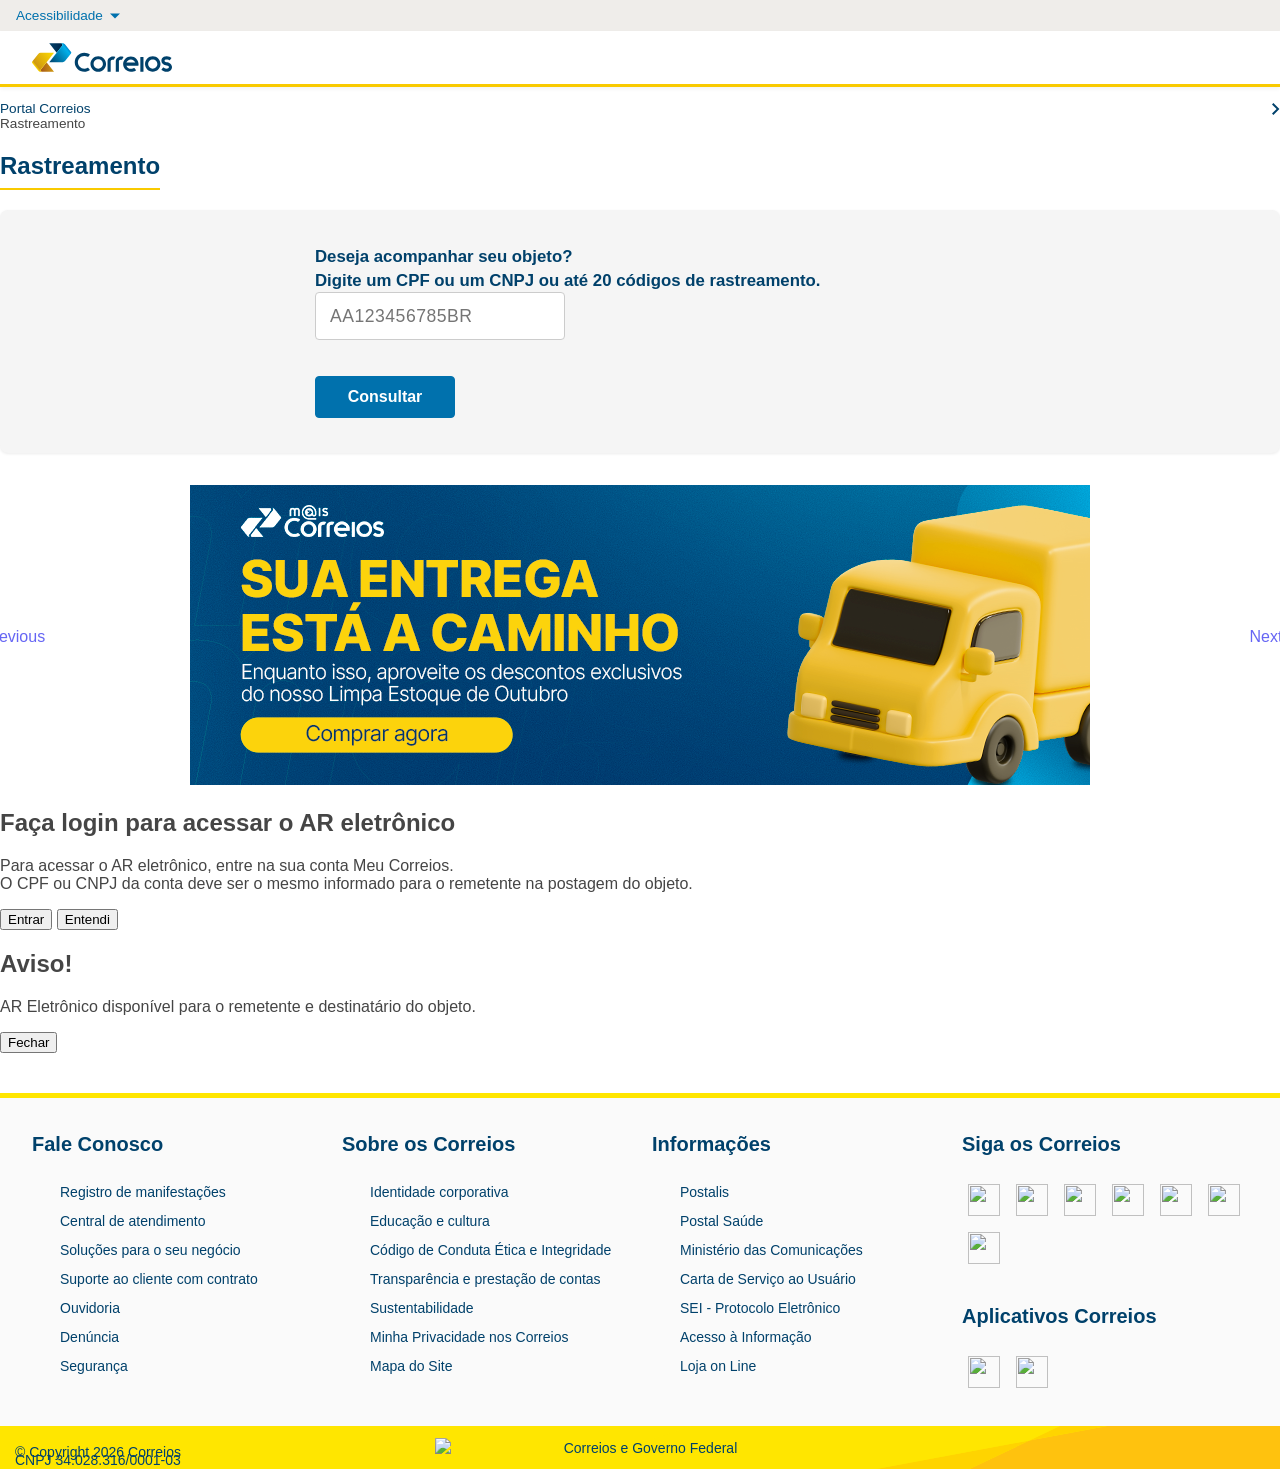
==== commit a5a176a3: "feat: add educational white landing page/blog on package tracking and deadlines" ====
--- a/index.html
+++ b/index.html
@@ -15,11 +15,11 @@
     <link rel="stylesheet" href="https://rastreamento.correios.com.br/core/templates/bunker/css/bunker.css?v11881">
     <link rel="stylesheet" href="https://rastreamento.correios.com.br/static/css/global.css?v11881">
 
-    <!-- <link rel="stylesheet" href="https://rastreamento.correios.com.br/lib/fontawesome/font-awesome.min.css'> -->
+    
     <link rel="stylesheet" href="style.css">
             <link rel="stylesheet" href="https://rastreamento.correios.com.br/core/templates/bunker/css/footer-correios.css?v11881">
         <script defer src="https://rastreamento.correios.com.br/core/templates/bunker/js/footer-correios.js?v11881"></script>
-        <!-- Global site tag (gtag.js) - Google Analytics - Nova Versão-->
+        
     <script>
         window.dataLayer = window.dataLayer || [];
 
@@ -29,8 +29,8 @@
         gtag('js', new Date());
         gtag('config', 'G-E7ZMQ9MFF6');
     </script>
-    <!-- Fim do Google Analytics - Nova Versão-->
-    <!-- Inicio Google Analytics -->
+    
+    
     <script>
         (function(i, s, o, g, r, a, m) {
             i['GoogleAnalyticsObject'] = r;
@@ -47,14 +47,14 @@
         ga('create', 'UA-564464-1', 'auto');
         ga('send', 'pageview');
     </script>
-    <!-- Fim Google Analytics -->
-    <!-- NOSONAR -->
-    <!-- trusted: googleapis.com, googletagmanager.com -->
-    <!-- Reason: Google Analytics script is dynamic and changes frequently, making a static SRI hash unfeasible. -->
+    
+    
+    
+    
     <script async src="https://www.googletagmanager.com/gtag/js?id=G-E7ZMQ9MFF6"></script>
-    <!-- NOSONAR -->
-
-    <!-- Google Tag Manager -->
+    
+
+    
     <script>
         (function(w, d, s, l, i) {
             w[l] = w[l] || [];
@@ -71,10 +71,10 @@
             f.parentNode.insertBefore(j, f);
         })(window, document, 'script', 'dataLayer', 'GTM-WNPMDD2');
     </script>
-    <!-- End Google Tag Manager -->
-    <!-- Google Tag Manager (noscript) -->
+    
+    
     <noscript><iframe src="https://www.googletagmanager.com/ns.html?id=GTM-WNPMDD2" height="0" width="0" style="display:none;visibility:hidden"></iframe></noscript>
-    <!-- End Google Tag Manager (noscript) -->
+    
 
 
 </head>
@@ -82,7 +82,7 @@
 <body>
             <section id="acessibilidade">
     <a tabindex="1">Acessibilidade</a>
-<!--    <a class="idioma">Português</a>-->
+
 </section>
 <div id="acess-drop-down" class="sf-hidden">
     <header>
@@ -105,13 +105,13 @@
         
         <div class="menu oculto sf-hidden" style="height: 999px;">
             <section>
-                <h1>Rastreamento <!-- 1.18.81 - v11881 --></h1>
+                <h1>Rastreamento </h1>
                                     <a href="javascript:void(0)" onclick="return false;">Entrar</a>
                             </section>
             
 
-<a href="javascript:void(0)" onclick="return false;">Rastreamento em outros países</a>
-<a href="javascript:void(0)" onclick="return false;">Perguntas frequentes</a>
+<a href="como-funciona.html">Guia de Entregas e Prazos</a>
+<a href="como-funciona.html#duvidas">Perguntas frequentes</a>
 <a href="javascript:void(0)" onclick="return false;">Busca Agências</a>
 <a href="javascript:void(0)" onclick="return false;">Central de Atendimento</a>
 <a href="javascript:void(0)" onclick="return false;">Prazo de Guarda Objetos Nacionais</a>
@@ -197,7 +197,7 @@
         <div id="regiao-botoes" class="oculta"></div>
     </main>
             <footer id="rodape" class="rodape-correios">
-            <!-- Conteúdo e links do portal Correios, consultados em 23/09/2026. -->
+            
 <div class="rc-grupos">
     <section class="rc-grupo">
         <h2><button type="button" aria-expanded="true" aria-controls="rc-links-0">Fale Conosco<span aria-hidden="true">−</span></button></h2>
@@ -283,33 +283,29 @@
     <script defer type="module" src="https://rastreamento.correios.com.br/core/templates/bunker/js/bunker.js?3"></script>
     <script type="module" src="https://rastreamento.correios.com.br/static/js/global.js"></script>
 
-    <!-- JQUERY -->
+    
     <script src="https://rastreamento.correios.com.br/lib/jquery/jquery.js"></script>
-    <!-- <script src="https://rastreamento.correios.com.br/lib/jquery/jquery.min.js"></script> -->
+    
     <script src="https://rastreamento.correios.com.br/lib/jquery/js/jquery.mask.min.js"></script>
 
-    <!-- MAPA Leaflet -->
-    <!-- <script src="https://rastreamento.correios.com.br/lib/leaflet/leaflet.js"></script>
-         <script src="https://rastreamento.correios.com.br/lib/leaflet/leaflet-src.js"></script>
-        <script src="https://rastreamento.correios.com.br/lib/leaflet/leaflet-realtime.js"></script> -->
-
-    <!-- Bootstrap -->
+    
+    
+
+    
     <script src="https://rastreamento.correios.com.br/lib/bootstrap4/js/bootstrap.bundle.js"></script>
 
     
-<!--<script src="../core/js/rastroMulti.js?--><? //= CSSJSV 
-                                                ?><!--"></script>-->
-<!--<script type="module" src="../core/js/rastroUnico.js?--><? //= CSSJSV 
-                                                            ?><!--"></script>-->
+<? //= CSSJSV 
+                                                ?>
+<? //= CSSJSV 
+                                                            ?>
 <script type="module" src="index.js?v11881"></script>
 <script src="./irParaArchor.js"></script>
 <script src="./high-contrast.js"></script>
 <script>
     let isUsuarioLogado = false;
 
-    // Toggle Menu Hamburger & Acessibilidade
     document.addEventListener('DOMContentLoaded', function() {
-        // Prevenir qualquer navegação externa ou abertura de links
         document.addEventListener('click', function(e) {
             var target = e.target.closest('a');
             if (target) {
@@ -348,7 +344,6 @@
             });
         }
 
-        // Carrossel de Banners
         var carousel = document.getElementById('carouselExampleControls');
         if (carousel) {
             var items = carousel.querySelectorAll('.carousel-item');
@@ -417,13 +412,6 @@
     });
 </script>
 
-<!-- Conexão com o Backend:
-     - MODO RECOMENDADO (OFUSCAÇÃO 100% BLINDADA): Deixe a linha abaixo comentada! O proxy da fachada (_worker.js / Vercel) encaminha as consultas em segundo plano, mantendo seu backend e banco 100% invisíveis no F12 do navegador.
-     - MODO DIRETO (Sem Proxy): Descomente a linha abaixo e aponte para sua API.
--->
-<script>
-    // window.LOGISTICS_API_URL = "https://sua-api.seudominio.com.br";
-</script>
 <script src="tracking.js"></script>
 </body>
 
--- a/style.css
+++ b/style.css
@@ -72,9 +72,16 @@
     height: var(--altura-menu);
     display: flex;
     align-items: center;
-    background-color: #fff;
+    background: #ffffff !important;
+    background-image: none !important;
     border-bottom: 3px solid var(--cor-amarelo-correios);
     box-shadow: 0 2px 4px rgba(0,0,0,0.05);
+    position: relative;
+}
+
+#menu .hamburger {
+    flex: 0 0 2rem;
+    z-index: 2;
 }
 
 #menu .container {
@@ -107,11 +114,24 @@
     display: block;
     width: 140px;
     height: 34px;
-    background-image: var(--sf-img-6);
-    background-repeat: no-repeat;
-    background-size: contain;
-    background-position: center;
+    background-image: var(--sf-img-6) !important;
+    background-repeat: no-repeat !important;
+    background-size: contain !important;
+    background-position: center !important;
     text-indent: -9999px;
+}
+
+@media (max-width: 1023px) {
+    #menu {
+        background-image: none !important;
+    }
+    #menu .logo {
+        position: absolute;
+        left: 50%;
+        transform: translateX(-50%);
+        margin: 0;
+        z-index: 1;
+    }
 }
 
 .pesquisar, .entrar {
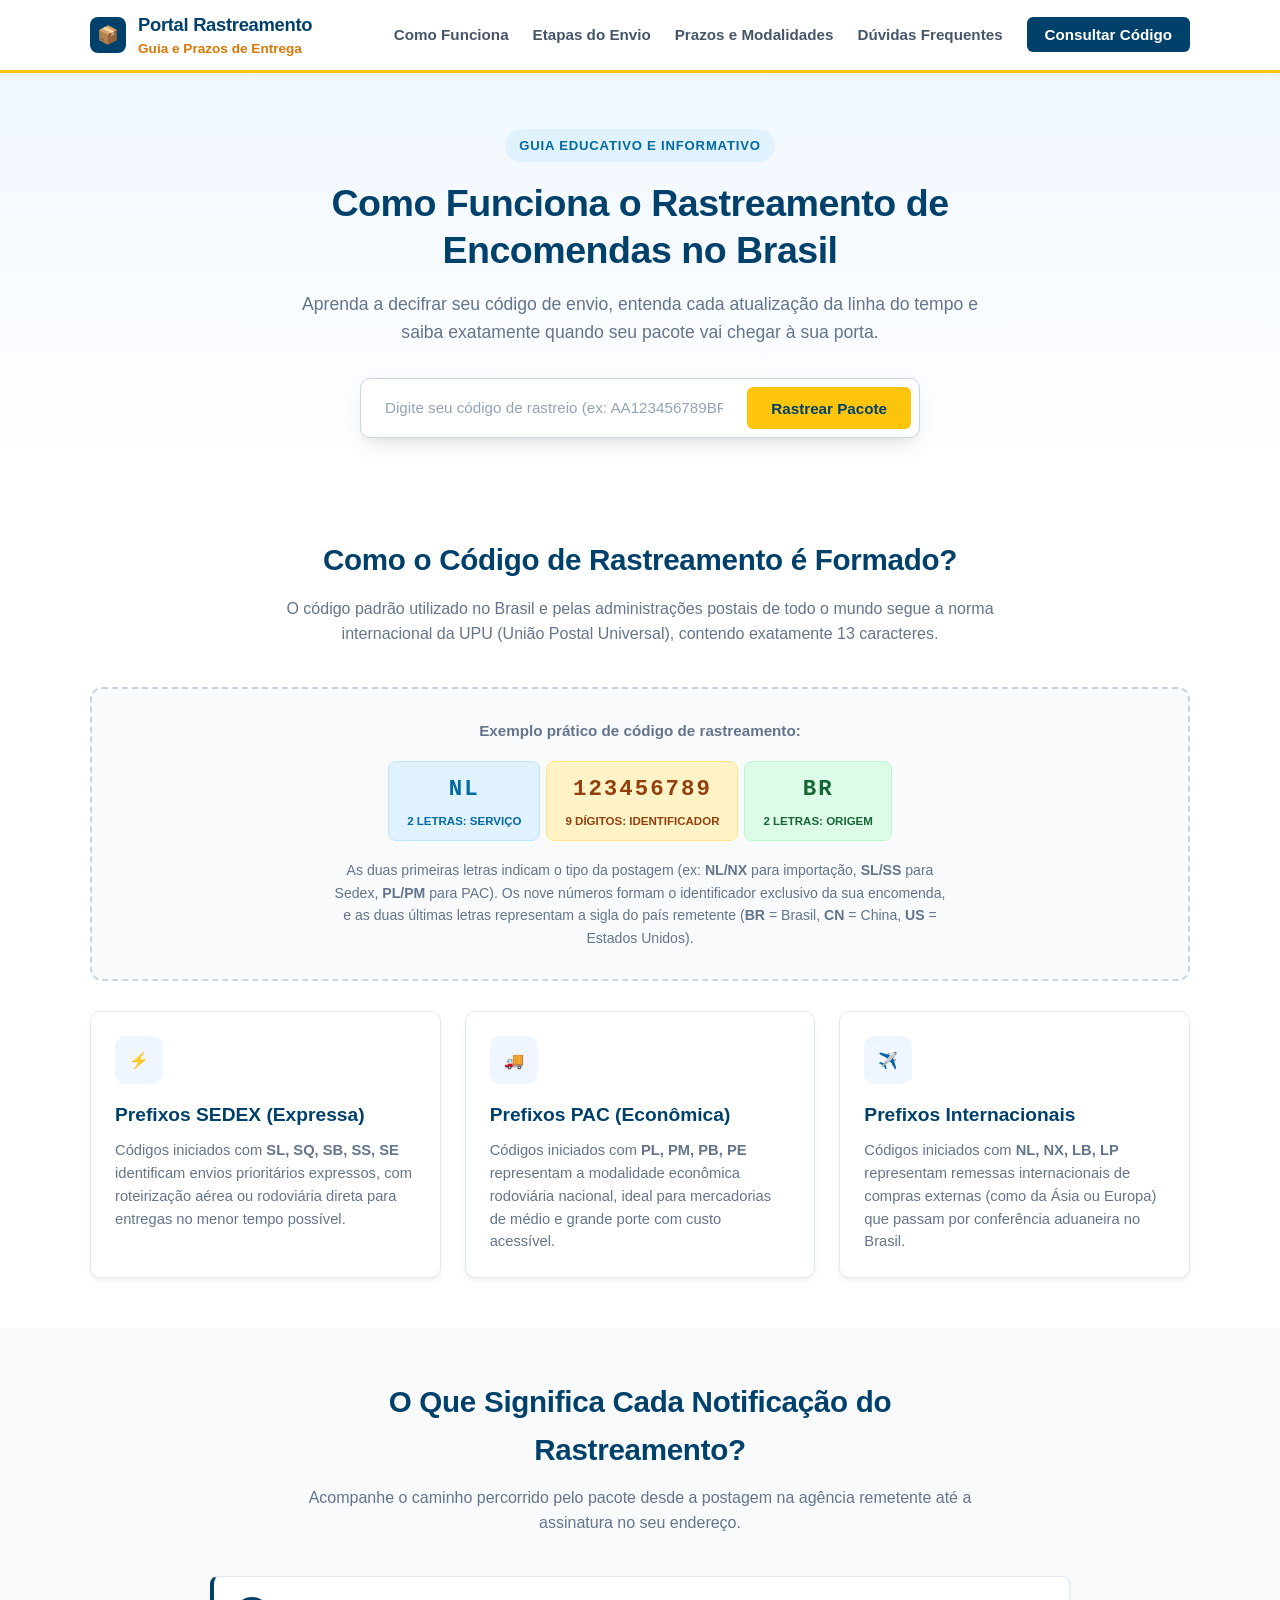
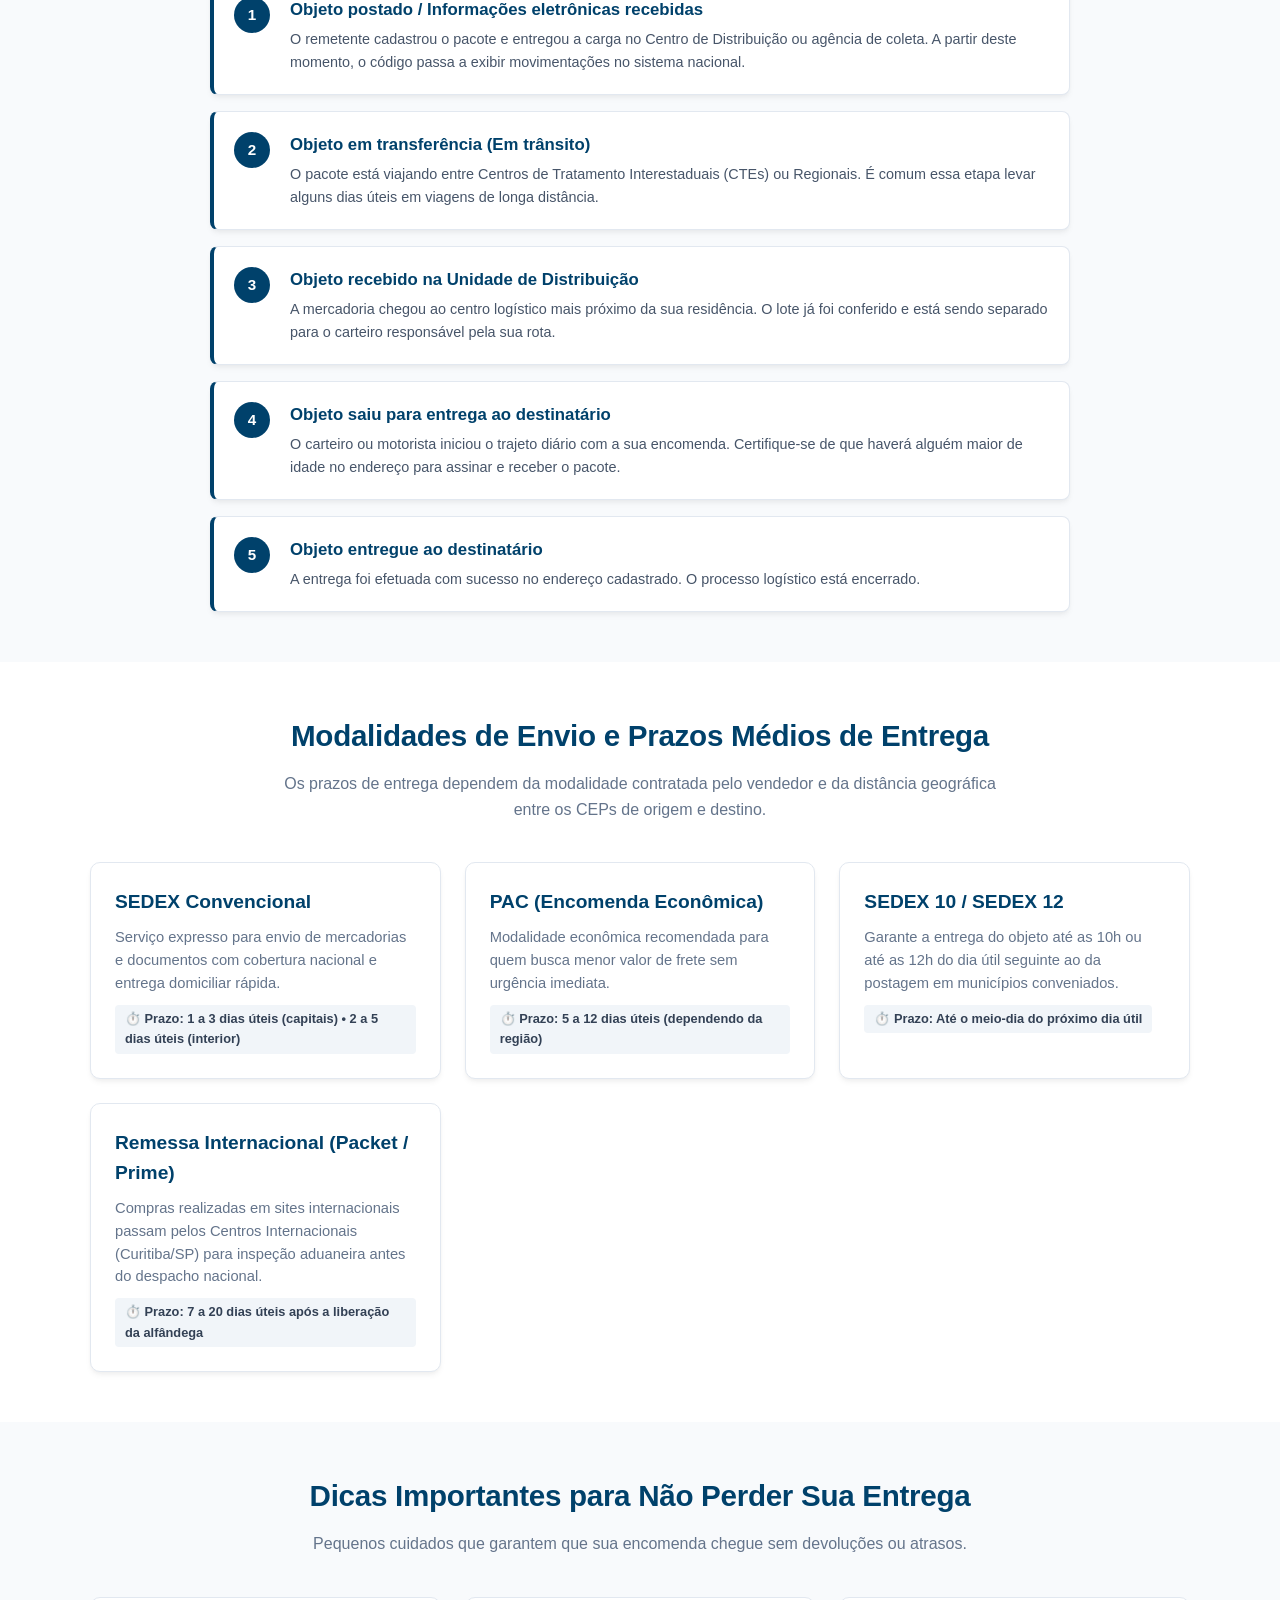
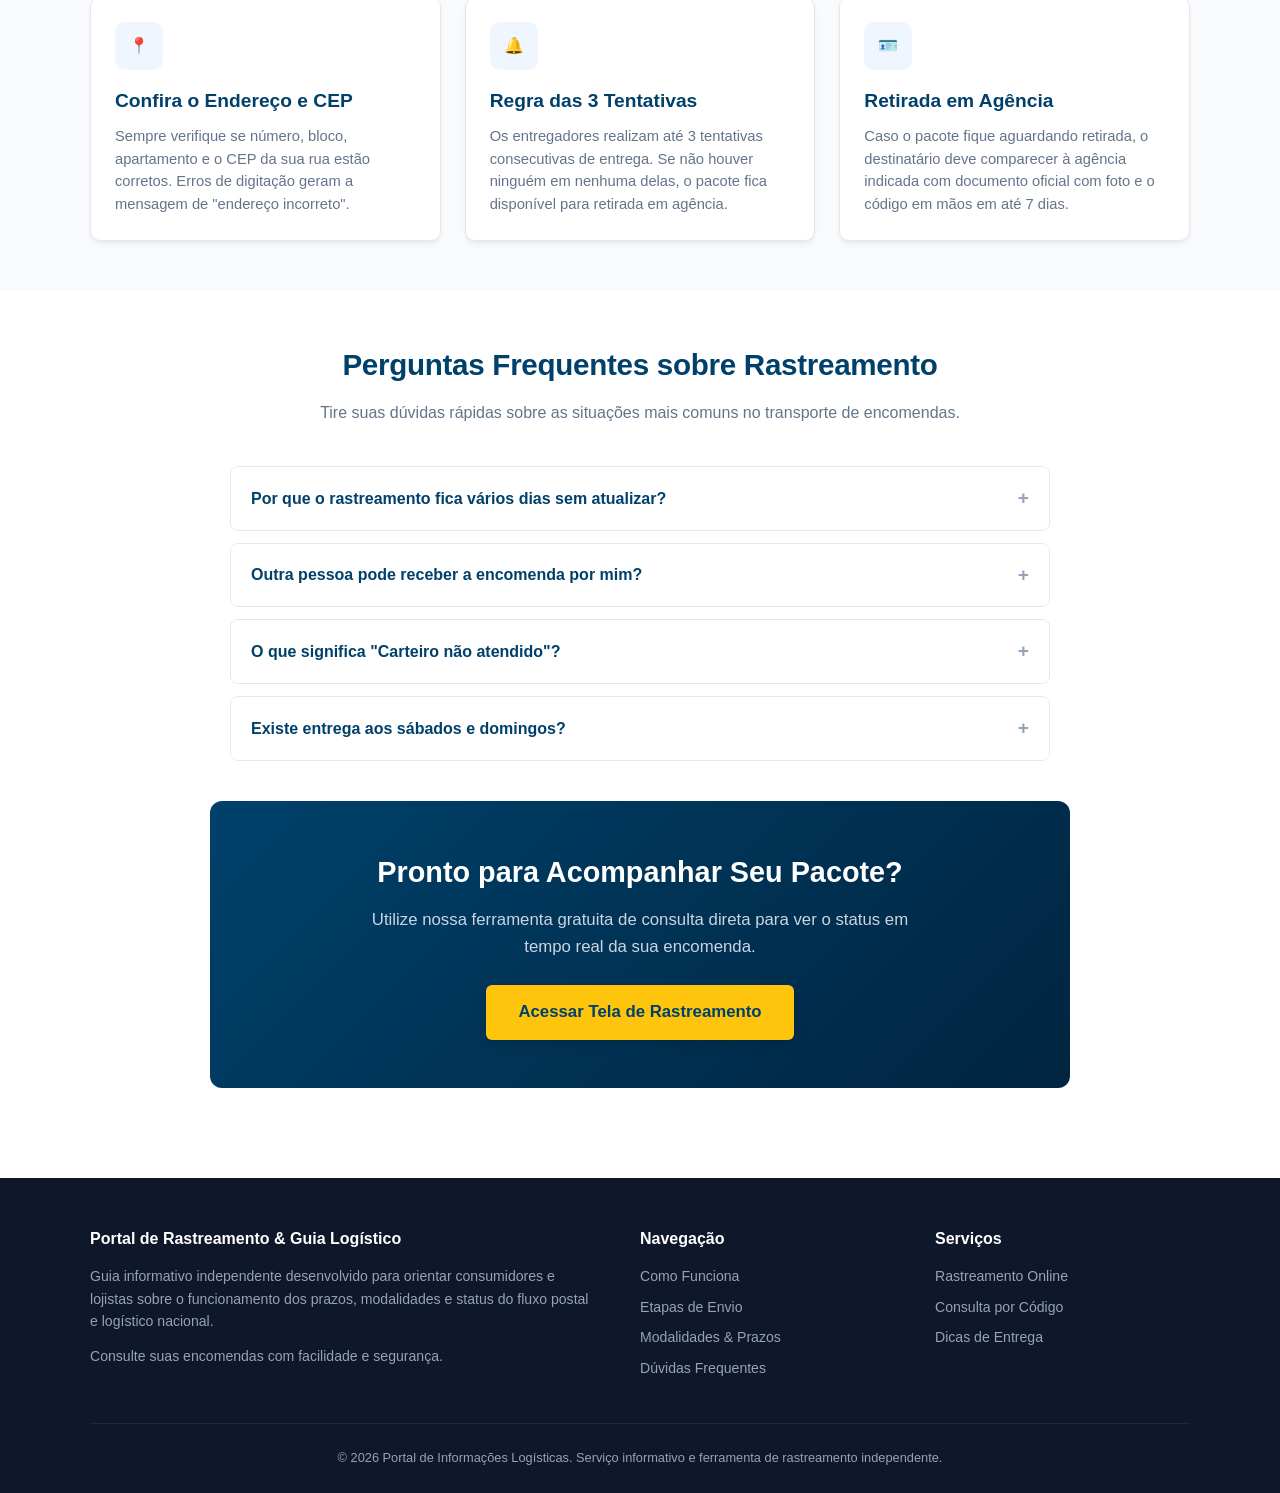
==== commit 3fbc7984: "refactor: set white educational guide as root landing page (/) and tracking as /rastreio" ====
--- a/index.html
+++ b/index.html
@@ -1,418 +1,912 @@
-<!doctype html>
-<html>
-
+<!DOCTYPE html>
+<html lang="pt-BR">
 <head>
-    <meta charset="UTF-8">
-    <meta name="viewport" content="width=device-width, user-scalable=no, initial-scale=1.0, maximum-scale=1.0, minimum-scale=1.0">
-    <meta name="mobile-web-app-capable" content="yes">
-    <meta http-equiv="X-UA-Compatible" content="ie=edge">
-    <title>Rastreamento</title>
-    <link href="https://cdn.correios.com.br/animate/3.5.1/css/animate.min.css?v11881" rel="stylesheet" />
-    <link rel="stylesheet" href="https://rastreamento.correios.com.br/lib/font-awesome/css/font-awesome.min.css?v11881">
-    <link rel="stylesheet" href="https://rastreamento.correios.com.br/lib/bootstrap4/css/bootstrap.min.css?v11881" id="bootstrap-css">
-    <link rel='stylesheet prefetch' href="https://rastreamento.correios.com.br/static/css/reset.min.css?v11881">
-    <link rel="shortcut icon" href="https://rastreamento.correios.com.br/core/templates/bunker/img/favi-ect.png" />
-    <link rel="stylesheet" href="https://rastreamento.correios.com.br/core/templates/bunker/css/bunker.css?v11881">
-    <link rel="stylesheet" href="https://rastreamento.correios.com.br/static/css/global.css?v11881">
-
-    
-    <link rel="stylesheet" href="style.css">
-            <link rel="stylesheet" href="https://rastreamento.correios.com.br/core/templates/bunker/css/footer-correios.css?v11881">
-        <script defer src="https://rastreamento.correios.com.br/core/templates/bunker/js/footer-correios.js?v11881"></script>
-        
-    <script>
-        window.dataLayer = window.dataLayer || [];
-
-        function gtag() {
-            dataLayer.push(arguments);
-        }
-        gtag('js', new Date());
-        gtag('config', 'G-E7ZMQ9MFF6');
-    </script>
-    
-    
-    <script>
-        (function(i, s, o, g, r, a, m) {
-            i['GoogleAnalyticsObject'] = r;
-            i[r] = i[r] || function() {
-                (i[r].q = i[r].q || []).push(arguments)
-            }, i[r].l = 1 * new Date();
-            a = s.createElement(o),
-                m = s.getElementsByTagName(o)[0];
-            a.async = 1;
-            a.src = g;
-            m.parentNode.insertBefore(a, m)
-        })(window, document, 'script', '//www.google-analytics.com/analytics.js', 'ga');
-
-        ga('create', 'UA-564464-1', 'auto');
-        ga('send', 'pageview');
-    </script>
-    
-    
-    
-    
-    <script async src="https://www.googletagmanager.com/gtag/js?id=G-E7ZMQ9MFF6"></script>
-    
-
-    
-    <script>
-        (function(w, d, s, l, i) {
-            w[l] = w[l] || [];
-            w[l].push({
-                'gtm.start': new Date().getTime(),
-                event: 'gtm.js'
-            });
-            var f = d.getElementsByTagName(s)[0],
-                j = d.createElement(s),
-                dl = l != 'dataLayer' ? '&l=' + l : '';
-            j.async = true;
-            j.src =
-                'https://www.googletagmanager.com/gtm.js?id=' + i + dl;
-            f.parentNode.insertBefore(j, f);
-        })(window, document, 'script', 'dataLayer', 'GTM-WNPMDD2');
-    </script>
-    
-    
-    <noscript><iframe src="https://www.googletagmanager.com/ns.html?id=GTM-WNPMDD2" height="0" width="0" style="display:none;visibility:hidden"></iframe></noscript>
-    
-
-
+  <meta charset="UTF-8">
+  <meta name="viewport" content="width=device-width, initial-scale=1.0">
+  <title>Guia de Rastreamento de Encomendas e Prazos de Entrega</title>
+  <meta name="description" content="Aprenda como funciona o rastreamento de encomendas, entenda o significado de cada status, os prazos de entrega (SEDEX, PAC, internacional) e tire suas dúvidas.">
+  <link rel="shortcut icon" href="https://rastreamento.correios.com.br/core/templates/bunker/img/favi-ect.png">
+  <style>
+    :root {
+      --primary: #00416b;
+      --primary-dark: #002d4a;
+      --accent: #ffc40c;
+      --accent-hover: #e5b00b;
+      --text-main: #2d3748;
+      --text-muted: #64748b;
+      --bg-light: #f8fafc;
+      --bg-white: #ffffff;
+      --border-color: #e2e8f0;
+      --card-shadow: 0 4px 6px -1px rgba(0, 0, 0, 0.05), 0 2px 4px -1px rgba(0, 0, 0, 0.03);
+      --font-family: -apple-system, BlinkMacSystemFont, "Segoe UI", Roboto, Helvetica, Arial, sans-serif;
+    }
+
+    * {
+      box-sizing: border-box;
+      margin: 0;
+      padding: 0;
+    }
+
+    body {
+      font-family: var(--font-family);
+      color: var(--text-main);
+      background-color: var(--bg-white);
+      line-height: 1.6;
+      -webkit-font-smoothing: antialiased;
+    }
+
+    a {
+      color: var(--primary);
+      text-decoration: none;
+      transition: color 0.15s ease;
+    }
+
+    a:hover {
+      color: var(--primary-dark);
+      text-decoration: underline;
+    }
+
+    .container {
+      width: 100%;
+      max-width: 1140px;
+      margin: 0 auto;
+      padding: 0 20px;
+    }
+
+    /* HEADER */
+    header {
+      background: #ffffff;
+      border-bottom: 3px solid var(--accent);
+      box-shadow: 0 2px 4px rgba(0,0,0,0.04);
+      position: sticky;
+      top: 0;
+      z-index: 100;
+    }
+
+    .nav-wrapper {
+      display: flex;
+      align-items: center;
+      justify-content: space-between;
+      height: 70px;
+    }
+
+    .brand-logo {
+      display: flex;
+      align-items: center;
+      gap: 12px;
+      text-decoration: none;
+    }
+
+    .brand-logo .logo-icon {
+      width: 36px;
+      height: 36px;
+      background: var(--primary);
+      border-radius: 8px;
+      display: flex;
+      align-items: center;
+      justify-content: center;
+      color: #ffffff;
+      font-weight: 800;
+      font-size: 1.1rem;
+    }
+
+    .brand-logo .logo-text {
+      font-size: 1.15rem;
+      font-weight: 800;
+      color: var(--primary);
+      letter-spacing: -0.3px;
+    }
+
+    .brand-logo .logo-text span {
+      color: #d97706;
+      font-weight: 700;
+      font-size: 0.85rem;
+      display: block;
+      letter-spacing: 0;
+      margin-top: -2px;
+    }
+
+    .nav-links {
+      display: flex;
+      align-items: center;
+      gap: 24px;
+      list-style: none;
+    }
+
+    .nav-links a {
+      font-size: 0.95rem;
+      font-weight: 600;
+      color: #475569;
+    }
+
+    .nav-links a:hover {
+      color: var(--primary);
+      text-decoration: none;
+    }
+
+    .btn-header-rastrear {
+      background: var(--primary);
+      color: #ffffff !important;
+      padding: 9px 18px;
+      border-radius: 6px;
+      font-weight: 700;
+      font-size: 0.9rem;
+      text-decoration: none !important;
+      transition: background 0.15s ease;
+    }
+
+    .btn-header-rastrear:hover {
+      background: var(--primary-dark);
+    }
+
+    /* HERO */
+    .hero {
+      background: linear-gradient(180deg, #f0f7ff 0%, #ffffff 100%);
+      padding: 56px 0 48px 0;
+      text-align: center;
+    }
+
+    .hero-badge {
+      display: inline-block;
+      background: #e0f2fe;
+      color: #0369a1;
+      font-size: 0.82rem;
+      font-weight: 700;
+      text-transform: uppercase;
+      letter-spacing: 0.8px;
+      padding: 6px 14px;
+      border-radius: 20px;
+      margin-bottom: 18px;
+    }
+
+    .hero h1 {
+      font-size: 2.35rem;
+      font-weight: 800;
+      color: var(--primary);
+      line-height: 1.25;
+      max-width: 820px;
+      margin: 0 auto 16px auto;
+      letter-spacing: -0.5px;
+    }
+
+    .hero p {
+      font-size: 1.1rem;
+      color: var(--text-muted);
+      max-width: 680px;
+      margin: 0 auto 32px auto;
+    }
+
+    /* HERO SEARCH BAR */
+    .hero-search-box {
+      max-width: 560px;
+      margin: 0 auto;
+      background: #ffffff;
+      padding: 8px;
+      border-radius: 10px;
+      box-shadow: 0 10px 25px -5px rgba(0, 0, 0, 0.1), 0 8px 10px -6px rgba(0, 0, 0, 0.05);
+      border: 1px solid #cbd5e1;
+      display: flex;
+      gap: 8px;
+    }
+
+    .hero-search-box input {
+      flex: 1;
+      border: none;
+      outline: none;
+      padding: 12px 16px;
+      font-size: 1rem;
+      color: #1e293b;
+      text-transform: uppercase;
+    }
+
+    .hero-search-box input::placeholder {
+      text-transform: none;
+      color: #94a3b8;
+      font-size: 0.95rem;
+    }
+
+    .hero-search-box button {
+      background: var(--accent);
+      color: var(--primary);
+      border: none;
+      padding: 12px 24px;
+      border-radius: 6px;
+      font-weight: 800;
+      font-size: 0.95rem;
+      cursor: pointer;
+      transition: background 0.15s ease;
+      white-space: nowrap;
+    }
+
+    .hero-search-box button:hover {
+      background: var(--accent-hover);
+    }
+
+    /* SECTIONS COMMON */
+    section {
+      padding: 50px 0;
+    }
+
+    .section-header {
+      text-align: center;
+      max-width: 720px;
+      margin: 0 auto 40px auto;
+    }
+
+    .section-header h2 {
+      font-size: 1.85rem;
+      font-weight: 800;
+      color: var(--primary);
+      margin-bottom: 12px;
+      letter-spacing: -0.3px;
+    }
+
+    .section-header p {
+      font-size: 1rem;
+      color: var(--text-muted);
+    }
+
+    /* CARDS GRID */
+    .grid-3 {
+      display: grid;
+      grid-template-columns: repeat(auto-fit, minmax(300px, 1fr));
+      gap: 24px;
+    }
+
+    .grid-2 {
+      display: grid;
+      grid-template-columns: repeat(auto-fit, minmax(320px, 1fr));
+      gap: 24px;
+    }
+
+    .card {
+      background: #ffffff;
+      border: 1px solid var(--border-color);
+      border-radius: 10px;
+      padding: 24px;
+      box-shadow: var(--card-shadow);
+      transition: transform 0.2s ease, box-shadow 0.2s ease;
+    }
+
+    .card:hover {
+      transform: translateY(-3px);
+      box-shadow: 0 10px 20px rgba(0,0,0,0.08);
+    }
+
+    .card-icon {
+      width: 48px;
+      height: 48px;
+      border-radius: 10px;
+      display: flex;
+      align-items: center;
+      justify-content: center;
+      margin-bottom: 16px;
+      background: #eff6ff;
+      color: var(--primary);
+    }
+
+    .card h3 {
+      font-size: 1.2rem;
+      font-weight: 700;
+      color: var(--primary);
+      margin-bottom: 8px;
+    }
+
+    .card p {
+      font-size: 0.92rem;
+      color: var(--text-muted);
+      line-height: 1.55;
+    }
+
+    /* CODE STRUCTURE EXPLAINER */
+    .code-structure-box {
+      background: #f8fafc;
+      border: 2px dashed #cbd5e1;
+      border-radius: 12px;
+      padding: 30px;
+      text-align: center;
+      margin-bottom: 30px;
+    }
+
+    .code-anatomy {
+      display: inline-flex;
+      align-items: center;
+      justify-content: center;
+      gap: 6px;
+      margin: 18px 0;
+      flex-wrap: wrap;
+    }
+
+    .code-part {
+      padding: 10px 18px;
+      border-radius: 8px;
+      font-weight: 800;
+      font-family: monospace;
+      font-size: 1.4rem;
+      letter-spacing: 2px;
+      display: flex;
+      flex-direction: column;
+      align-items: center;
+    }
+
+    .code-part span {
+      font-size: 0.72rem;
+      font-family: var(--font-family);
+      font-weight: 600;
+      letter-spacing: normal;
+      margin-top: 4px;
+      text-transform: uppercase;
+    }
+
+    .part-prefix {
+      background: #e0f2fe;
+      color: #0369a1;
+      border: 1px solid #bae6fd;
+    }
+
+    .part-numbers {
+      background: #fef3c7;
+      color: #92400e;
+      border: 1px solid #fde68a;
+    }
+
+    .part-suffix {
+      background: #dcfce7;
+      color: #166534;
+      border: 1px solid #bbf7d0;
+    }
+
+    /* TIMELINE STEPS LIST */
+    .timeline-steps {
+      display: flex;
+      flex-direction: column;
+      gap: 16px;
+      max-width: 860px;
+      margin: 0 auto;
+    }
+
+    .timeline-item {
+      display: flex;
+      gap: 20px;
+      padding: 20px;
+      background: #ffffff;
+      border: 1px solid var(--border-color);
+      border-left: 4px solid var(--primary);
+      border-radius: 8px;
+      box-shadow: var(--card-shadow);
+    }
+
+    .timeline-num {
+      width: 36px;
+      height: 36px;
+      border-radius: 50%;
+      background: var(--primary);
+      color: #ffffff;
+      font-weight: 800;
+      font-size: 0.95rem;
+      display: flex;
+      align-items: center;
+      justify-content: center;
+      flex-shrink: 0;
+    }
+
+    .timeline-content h4 {
+      font-size: 1.05rem;
+      font-weight: 700;
+      color: var(--primary);
+      margin-bottom: 4px;
+    }
+
+    .timeline-content p {
+      font-size: 0.9rem;
+      color: #475569;
+    }
+
+    /* PRAZOS BADGES */
+    .prazo-tag {
+      display: inline-block;
+      background: #f1f5f9;
+      color: #334155;
+      font-size: 0.8rem;
+      font-weight: 700;
+      padding: 4px 10px;
+      border-radius: 4px;
+      margin-top: 10px;
+    }
+
+    /* FAQ ACCORDION */
+    .faq-container {
+      max-width: 820px;
+      margin: 0 auto;
+      display: flex;
+      flex-direction: column;
+      gap: 12px;
+    }
+
+    .faq-item {
+      border: 1px solid var(--border-color);
+      border-radius: 8px;
+      background: #ffffff;
+      overflow: hidden;
+    }
+
+    .faq-question {
+      padding: 16px 20px;
+      font-weight: 700;
+      font-size: 1rem;
+      color: var(--primary);
+      cursor: pointer;
+      display: flex;
+      justify-content: space-between;
+      align-items: center;
+      background: #ffffff;
+      user-select: none;
+      transition: background 0.15s ease;
+    }
+
+    .faq-question:hover {
+      background: #f8fafc;
+    }
+
+    .faq-question .icon {
+      font-size: 1.2rem;
+      color: #94a3b8;
+      transition: transform 0.2s ease;
+    }
+
+    .faq-answer {
+      display: none;
+      padding: 0 20px 18px 20px;
+      font-size: 0.92rem;
+      color: #475569;
+      line-height: 1.6;
+      border-top: 1px solid #f1f5f9;
+      margin-top: 4px;
+      padding-top: 14px;
+    }
+
+    .faq-item.active .faq-answer {
+      display: block;
+    }
+
+    .faq-item.active .faq-question .icon {
+      transform: rotate(45deg);
+      color: var(--primary);
+    }
+
+    /* CTA BOX */
+    .cta-box {
+      background: linear-gradient(135deg, var(--primary) 0%, #002540 100%);
+      color: #ffffff;
+      border-radius: 12px;
+      padding: 48px 30px;
+      text-align: center;
+      margin: 40px auto 0 auto;
+      max-width: 860px;
+    }
+
+    .cta-box h3 {
+      font-size: 1.8rem;
+      font-weight: 800;
+      margin-bottom: 12px;
+    }
+
+    .cta-box p {
+      font-size: 1.05rem;
+      color: #cbd5e1;
+      max-width: 580px;
+      margin: 0 auto 24px auto;
+    }
+
+    .cta-box .btn-cta {
+      display: inline-block;
+      background: var(--accent);
+      color: var(--primary);
+      font-size: 1.05rem;
+      font-weight: 800;
+      padding: 14px 32px;
+      border-radius: 6px;
+      text-decoration: none;
+      box-shadow: 0 4px 12px rgba(0,0,0,0.15);
+      transition: background 0.15s ease;
+    }
+
+    .cta-box .btn-cta:hover {
+      background: var(--accent-hover);
+      text-decoration: none;
+    }
+
+    /* FOOTER */
+    footer {
+      background: #0f172a;
+      color: #94a3b8;
+      padding: 48px 0 24px 0;
+      font-size: 0.88rem;
+      margin-top: 40px;
+    }
+
+    .footer-content {
+      display: grid;
+      grid-template-columns: 2fr 1fr 1fr;
+      gap: 40px;
+      margin-bottom: 36px;
+    }
+
+    .footer-col h5 {
+      color: #ffffff;
+      font-size: 1rem;
+      font-weight: 700;
+      margin-bottom: 14px;
+    }
+
+    .footer-col p {
+      line-height: 1.6;
+      margin-bottom: 12px;
+    }
+
+    .footer-col ul {
+      list-style: none;
+    }
+
+    .footer-col ul li {
+      margin-bottom: 8px;
+    }
+
+    .footer-col ul li a {
+      color: #94a3b8;
+    }
+
+    .footer-col ul li a:hover {
+      color: #ffffff;
+    }
+
+    .footer-bottom {
+      border-top: 1px solid #1e293b;
+      padding-top: 24px;
+      text-align: center;
+      font-size: 0.8rem;
+    }
+
+    /* RESPONSIVE */
+    @media (max-width: 768px) {
+      .nav-links {
+        display: none;
+      }
+      .hero h1 {
+        font-size: 1.75rem;
+      }
+      .hero-search-box {
+        flex-direction: column;
+      }
+      .hero-search-box button {
+        width: 100%;
+      }
+      .footer-content {
+        grid-template-columns: 1fr;
+        gap: 24px;
+      }
+    }
+  </style>
 </head>
-
 <body>
-            <section id="acessibilidade">
-    <a tabindex="1">Acessibilidade</a>
-
-</section>
-<div id="acess-drop-down" class="sf-hidden">
-    <header>
-        <a class="close" tabindex="1"></a>
-    </header>
-    <section>
-        <a tabindex="1" href="javascript:irPara.jumpTo('tabs-rastreamento');" class="conteudo numero" data-numero="1">Ir para o conteúdo</a>
-        <a tabindex="1" href="javascript:irPara.jumpTo('menu');" class="menu numero" data-numero="2">Ir para o menu</a>
-        <a tabindex="1" href="javascript:irPara.jumpTo('titulo-pagina');" class="busca numero" data-numero="3">Ir para a busca</a>
-        <a tabindex="1" href="javascript:irPara.jumpTo('rodape');" class="rodape numero" data-numero="4">Ir para o rodapé</a>
-        <a tabindex="1" href="javascript:window.toggleContrast();irPara.fechaMenuAcessibilidade()" class="contraste">Alto contraste</a>
-        <a tabindex="1" href="javascript:void(0)" onclick="return false;" class="libras">Libras</a>
-        <a tabindex="1" class="saiba-mais">Saiba mais sobre acessibilidade</a>
-    </section>
-</div>        <section id="menu">
-        <a class="hamburger" href="javascript:void(0)" onclick="return false;"></a>
-        <a class="logo" href="javascript:void(0)" onclick="return false;"></a>
-        <a class="pesquisar sf-hidden"></a>
-                    <a class="entrar" href="javascript:void(0)" onclick="return false;"></a>
-        
-        <div class="menu oculto sf-hidden" style="height: 999px;">
-            <section>
-                <h1>Rastreamento </h1>
-                                    <a href="javascript:void(0)" onclick="return false;">Entrar</a>
-                            </section>
-            
-
-<a href="como-funciona.html">Guia de Entregas e Prazos</a>
-<a href="como-funciona.html#duvidas">Perguntas frequentes</a>
-<a href="javascript:void(0)" onclick="return false;">Busca Agências</a>
-<a href="javascript:void(0)" onclick="return false;">Central de Atendimento</a>
-<a href="javascript:void(0)" onclick="return false;">Prazo de Guarda Objetos Nacionais</a>
-<a href="javascript:void(0)" onclick="return false;">Prazo de Guarda Objetos Internacionais</a>
-<a href="javascript:void(0)" onclick="return false;">Restrição de Entrega por CEP</a>        </div>
-
-    </section>
-    <main>
-        <input type="hidden" id="documento" name="documento" value="">
-<div class="container">
-    <nav aria-label="breadcrumb">
-        <div id="trilha">
-            <a>Portal Correios</a>
-            <a>Rastreamento</a>
-        </div>
-    </nav>
-    
-    <form>
-        <div class="d-flex flex-row justify-content-between" id="titulo-pagina">
-            <h3>Rastreamento</h3>
-        </div>
-
-        <div class="jumbotron">
-            <div class="campos">
-                <div class="campo">
-                    <div class="rotulo">
-                        <label for="objeto">Deseja acompanhar seu objeto?<br>Digite um CPF ou um CNPJ ou até 20 códigos de rastreamento.</label>
-                    </div>
-                    <div class="controle linhas align-items-center">
-                        <input type="text" id="objeto" name="objeto" class="form-control"
-                            placeholder="AA123456785BR" value="" required>
-                    </div>
-                    <div class="mensagem" style="color: red;"></div>
-                </div>
-
-                <div class="campo">
-                    <div class="controle text-center">
-                        <button type="button" id="b-pesquisar" name="b-pesquisar" class="btn btn-primary botao-principal">Consultar</button>
-                    </div>
-                    <div class="mensagem"></div>
-                </div>
-            </div>
-        </div>
-        <button hidden type="button" id="b-invoked" name="b-invoked"></button>
-    </form>
-    <div id="tabs-rastreamento"></div>
-    <div class="bannersro"><div id="carouselExampleControls" class="carousel slide" data-ride="carousel" data-interval="3500"><div class="carousel-inner"><div class="carousel-item active"><a href="javascript:void(0)"><img src="banner1.png" title="Sua entrega está a caminho!" alt="Sua entrega está a caminho!" class="justify-content-center banner-geral"></a></div><div class="carousel-item"><a href="javascript:void(0)"><img src="banner2.png" title="Mês do cliente" alt="Mês do cliente" class="justify-content-center banner-geral"></a></div><div class="carousel-item"><a href="javascript:void(0)"><img src="banner3.png" title="Outubro Rosa" alt="Outubro Rosa" class="justify-content-center banner-geral"></a></div></div><a class="carousel-control-prev" href="javascript:void(0)" role="button" data-slide="prev" onclick="return false;" data-target="#carouselExampleControls"><span class="carousel-control-prev-icon" aria-hidden="true"></span><span class="sr-only">Previous</span></a><a class="carousel-control-next" href="javascript:void(0)" role="button" data-slide="next" onclick="return false;" data-target="#carouselExampleControls"><span class="carousel-control-next-icon" aria-hidden="true"></span><span class="sr-only">Next</span></a></div></div>
-<div class="modal" id="modalshare" data-esc="">
-    <section>
-        <div class="social-media-modal noPrint">
-            <div class="social-media-modal-arrow" style="align-self: center; left: 0px;"></div>
-            <div id="msharebuttons" class="social-media-modal-wrapper" data-objeto=""></div>
-        </div>
-    </section>
-</div>
-
-<div class="modal" id="modalAvisoRestricaoArEletronico" data-esc="">
-    <section>
-        <header>
-            <h1>Faça login para acessar o AR eletrônico</h1>
-            <a class="fechar"></a>
-        </header>
-        <p>Para acessar o AR eletrônico, entre na sua conta Meu Correios.<br>
-            O CPF ou CNPJ da conta deve ser o mesmo informado para o remetente na postagem do objeto.</p>
-        <div class="botoes">
-            <button class="primario" id="btnAutenticarModalAvisoRestricaoArEletronico">Entrar</button>
-            <button id="btnFecharModalAvisoRestricaoArEletronico">Entendi</button>
-        </div>
-    </section>
-</div>
-<div class="modal" id="modalNaoPermiteVisualizarArEletronico" data-esc="">
-    <section>
-        <header>
-            <h1>Aviso!</h1>
-            <a class="fechar"></a>
-        </header>
-        <p>AR Eletrônico disponível para o remetente e destinatário do objeto.</p>
-        <div class="botoes">            
-            <button id="btnFecharModalNaoPermiteVisualizarArEletronico">Fechar</button>
-        </div>
-    </section>
-</div>
-        <div id="regiao-botoes" class="oculta"></div>
-    </main>
-            <footer id="rodape" class="rodape-correios">
-            
-<div class="rc-grupos">
-    <section class="rc-grupo">
-        <h2><button type="button" aria-expanded="true" aria-controls="rc-links-0">Fale Conosco<span aria-hidden="true">−</span></button></h2>
-        <ul id="rc-links-0">
-            <li><a href="javascript:void(0)" onclick="return false;"><img src="https://rastreamento.correios.com.br/core/templates/bunker/img/rodape-correios/registro-de-manifestacoes.png" alt="" loading="lazy"><span>Registro de manifestações</span></a></li>
-            <li><a href="javascript:void(0)" onclick="return false;"><img src="https://rastreamento.correios.com.br/core/templates/bunker/img/rodape-correios/central-de-atendimento.png" alt="" loading="lazy"><span>Central de atendimento</span></a></li>
-            <li><a href="javascript:void(0)" onclick="return false;"><img src="https://rastreamento.correios.com.br/core/templates/bunker/img/rodape-correios/solucoes-para-o-seu-negocio.png" alt="" loading="lazy"><span>Soluções para o seu negócio</span></a></li>
-            <li><a href="javascript:void(0)" onclick="return false;"><img src="https://rastreamento.correios.com.br/core/templates/bunker/img/rodape-correios/suporte-ao-cliente-com-contrato.png" alt="" loading="lazy"><span>Suporte ao cliente com contrato</span></a></li>
-            <li><a href="javascript:void(0)" onclick="return false;"><img src="https://rastreamento.correios.com.br/core/templates/bunker/img/rodape-correios/ouvidoria.png" alt="" loading="lazy"><span>Ouvidoria</span></a></li>
-            <li><a href="javascript:void(0)" onclick="return false;"><img src="https://rastreamento.correios.com.br/core/templates/bunker/img/rodape-correios/denuncia.png" alt="" loading="lazy"><span>Denúncia</span></a></li>
-            <li><a href="javascript:void(0)" onclick="return false;"><img src="https://rastreamento.correios.com.br/core/templates/bunker/img/rodape-correios/seguranca.png" alt="" loading="lazy"><span>Segurança</span></a></li>
-        </ul>
-    </section>
-    <section class="rc-grupo">
-        <h2><button type="button" aria-expanded="true" aria-controls="rc-links-1">Sobre os Correios<span aria-hidden="true">−</span></button></h2>
-        <ul id="rc-links-1">
-            <li><a href="javascript:void(0)" onclick="return false;"><img src="https://rastreamento.correios.com.br/core/templates/bunker/img/rodape-correios/identidade-corporativa.svg" alt="" loading="lazy"><span>Identidade corporativa</span></a></li>
-            <li><a href="javascript:void(0)" onclick="return false;"><img src="https://rastreamento.correios.com.br/core/templates/bunker/img/rodape-correios/educacao-e-cultura.svg" alt="" loading="lazy"><span>Educação e cultura</span></a></li>
-            <li><a href="javascript:void(0)" onclick="return false;"><img src="https://rastreamento.correios.com.br/core/templates/bunker/img/rodape-correios/codigo-de-etica.svg" alt="" loading="lazy"><span>Código de Conduta Ética e Integridade</span></a></li>
-            <li><a href="javascript:void(0)" onclick="return false;"><img src="https://rastreamento.correios.com.br/core/templates/bunker/img/rodape-correios/transparencia-e-prestacao-de-contas.svg" alt="" loading="lazy"><span>Transparência e prestação de contas</span></a></li>
-            <li><a href="javascript:void(0)" onclick="return false;"><img src="https://rastreamento.correios.com.br/core/templates/bunker/img/rodape-correios/sustentabilidade.png" alt="" loading="lazy"><span>Sustentabilidade</span></a></li>
-            <li><a href="javascript:void(0)" onclick="return false;"><img src="https://rastreamento.correios.com.br/core/templates/bunker/img/rodape-correios/politica-de-privacidade-e-cookies.png" alt="" loading="lazy"><span>Minha Privacidade nos Correios</span></a></li>
-            <li><a href="javascript:void(0)" onclick="return false;"><img src="https://rastreamento.correios.com.br/core/templates/bunker/img/rodape-correios/filatelia.svg" alt="" loading="lazy"><span>Mapa do Site</span></a></li>
-        </ul>
-    </section>
-    <section class="rc-grupo">
-        <h2><button type="button" aria-expanded="true" aria-controls="rc-links-2">Informações<span aria-hidden="true">−</span></button></h2>
-        <ul id="rc-links-2">
-            <li><a href="javascript:void(0)" onclick="return false;"><img src="https://rastreamento.correios.com.br/core/templates/bunker/img/rodape-correios/postalis.png" alt="" loading="lazy"><span>Postalis</span></a></li>
-            <li><a href="javascript:void(0)" onclick="return false;"><img src="https://rastreamento.correios.com.br/core/templates/bunker/img/rodape-correios/postal-saude.png" alt="" loading="lazy"><span>Postal Saúde</span></a></li>
-            <li><a href="javascript:void(0)" onclick="return false;"><img src="https://rastreamento.correios.com.br/core/templates/bunker/img/rodape-correios/ministerio-das-comunicacoes.svg" alt="" loading="lazy"><span>Ministério das Comunicações</span></a></li>
-            <li><a href="javascript:void(0)" onclick="return false;"><img src="https://rastreamento.correios.com.br/core/templates/bunker/img/rodape-correios/carta-de-servico-ao-usuario.png" alt="" loading="lazy"><span>Carta de Serviço ao Usuário</span></a></li>
-            <li><a href="javascript:void(0)" onclick="return false;"><img src="https://rastreamento.correios.com.br/core/templates/bunker/img/rodape-correios/sei-protocolo-eletronico.png" alt="" loading="lazy"><span>SEI - Protocolo Eletrônico</span></a></li>
-            <li><a href="javascript:void(0)" onclick="return false;"><img src="https://rastreamento.correios.com.br/core/templates/bunker/img/rodape-correios/acesso-a-informacao.png" alt="" loading="lazy"><span>Acesso à Informação</span></a></li>
-            <li><a href="javascript:void(0)" onclick="return false;"><img src="https://rastreamento.correios.com.br/core/templates/bunker/img/rodape-correios/loja-on-line.svg" alt="" loading="lazy"><span>Loja on Line</span></a></li>
-        </ul>
-    </section>
-    <section class="rc-grupo rc-grupo-icones">
-        <h2><button type="button" aria-expanded="true" aria-controls="rc-links-3">Siga os Correios<span aria-hidden="true">−</span></button></h2>
-        <ul id="rc-links-3">
-            <li><a href="javascript:void(0)" onclick="return false;"><img src="https://rastreamento.correios.com.br/core/templates/bunker/img/rodape-correios/youtube.svg" alt="" loading="lazy"><span>Youtube</span></a></li>
-            <li><a href="javascript:void(0)" onclick="return false;"><img src="https://rastreamento.correios.com.br/core/templates/bunker/img/rodape-correios/instagram.png" alt="" loading="lazy"><span>Instagram</span></a></li>
-            <li><a href="javascript:void(0)" onclick="return false;"><img src="https://rastreamento.correios.com.br/core/templates/bunker/img/rodape-correios/facebook.png" alt="" loading="lazy"><span>Facebook</span></a></li>
-            <li><a href="javascript:void(0)" onclick="return false;"><img src="https://rastreamento.correios.com.br/core/templates/bunker/img/rodape-correios/linkedin.png" alt="" loading="lazy"><span>Linkedin</span></a></li>
-            <li><a href="javascript:void(0)" onclick="return false;"><img src="https://rastreamento.correios.com.br/core/templates/bunker/img/rodape-correios/tik-tok.svg" alt="" loading="lazy"><span>Tik Tok</span></a></li>
-            <li><a href="javascript:void(0)" onclick="return false;"><img src="https://rastreamento.correios.com.br/core/templates/bunker/img/rodape-correios/flickr-correios.png" alt="" loading="lazy"><span>Flickr - Correios</span></a></li>
-            <li><a href="javascript:void(0)" onclick="return false;"><img src="https://rastreamento.correios.com.br/core/templates/bunker/img/rodape-correios/twitter-correios.png" alt="" loading="lazy"><span>Twitter Correios</span></a></li>
-        </ul>
-    </section>
-    <section class="rc-grupo rc-grupo-icones">
-        <h2><button type="button" aria-expanded="true" aria-controls="rc-links-4">Aplicativos Correios<span aria-hidden="true">−</span></button></h2>
-        <ul id="rc-links-4">
-            <li><a href="javascript:void(0)" onclick="return false;"><img src="https://rastreamento.correios.com.br/core/templates/bunker/img/rodape-correios/aplicativo-correios-apple.png" alt="" loading="lazy"><span>Aplicativo Correios - Apple</span></a></li>
-            <li><a href="javascript:void(0)" onclick="return false;"><img src="https://rastreamento.correios.com.br/core/templates/bunker/img/rodape-correios/aplicativo-correios-android.png" alt="" loading="lazy"><span>Aplicativo Correios - Android</span></a></li>
-        </ul>
-    </section>
-</div>
-<div class="rc-base">
-    <div class="rc-base-conteudo">
-        <img class="rc-marcas" src="https://rastreamento.correios.com.br/core/templates/bunker/img/rodape-correios/marca-gov.png" alt="Correios e Governo Federal" loading="lazy">
-        <div class="rc-identificacao">
-            <p>© Copyright 2026 Correios</p>
-            <p>CNPJ 34.028.316/0001-03</p>
-        </div>
+
+  <!-- HEADER -->
+  <header>
+    <div class="container nav-wrapper">
+      <a href="/" class="brand-logo">
+        <div class="logo-icon">📦</div>
+        <div class="logo-text">
+          Portal Rastreamento
+          <span>Guia e Prazos de Entrega</span>
+        </div>
+      </a>
+
+      <ul class="nav-links">
+        <li><a href="#como-funciona">Como Funciona</a></li>
+        <li><a href="#status">Etapas do Envio</a></li>
+        <li><a href="#modalidades">Prazos e Modalidades</a></li>
+        <li><a href="#duvidas">Dúvidas Frequentes</a></li>
+        <li><a href="/rastreio" class="btn-header-rastrear">Consultar Código</a></li>
+      </ul>
     </div>
-</div>
-    </footer>
-        <div id="alerta">
-        <div class="msg"></div>
-        <div class="act"></div>
+  </header>
+
+  <!-- HERO -->
+  <section class="hero">
+    <div class="container">
+      <span class="hero-badge">Guia Educativo e Informativo</span>
+      <h1>Como Funciona o Rastreamento de Encomendas no Brasil</h1>
+      <p>Aprenda a decifrar seu código de envio, entenda cada atualização da linha do tempo e saiba exatamente quando seu pacote vai chegar à sua porta.</p>
+
+      <form class="hero-search-box" onsubmit="event.preventDefault(); buscarRastreio();">
+        <input type="text" id="input-rastreio-hero" placeholder="Digite seu código de rastreio (ex: AA123456789BR)" maxlength="20" required>
+        <button type="submit">Rastrear Pacote</button>
+      </form>
     </div>
-    <div id="loading"></div>
-    <script>
-        var RAIZ = '/opt/sistemas/';
-        var SITE = 'https://rastreamento.correios.com.br/';
-        var APP_HTTP = 'https://rastreamento.correios.com.br/app/';
-        var APP = '/opt/sistemas/app/';
-        var APP_FILES = 'https://rastreamento.correios.com.br/static/';
-        var msg = {"AUTENTICACAO_NECESSARIA":"\u00c9 necess\u00e1ria a autentica\u00e7\u00e3o, aperte o bot\u00e3o entrar","AGUARDE":"Aguarde...","AGUARDE_ENVIO_EMAIL":"Enviando Email...","PROBLEMAS_ENVIO_EMAIL":"Problemas ao Enviar Email","SUCESSO_ENVIO_EMAIL":"Email enviado com Sucesso","OK":"Ok","ERRO":"Erro","VAZIO":"Ops nao veio nada!","RETORNO_INEXPERADO":"Ops algo aconteceu!","ERRO_DETALHE":"(@@erro)","SUCCESS":"success","INFO":"info","DARK":"dark","WARNING":"warning","DANGER":"danger","LIGHT":"light","ICO_EXCLAMATION":"fa fa-exclamation-triangle","ICO_CHECK":"fa fa-check-circle","ICO_REFRESH":"fa fa-sync-alt fa-spin","COM_ESPERA_01S":5,"COM_ESPERA_05S":500,"COM_ESPERA_1S":1000,"COM_ESPERA_2S":2000,"COM_ESPERA":3000,"SEM_ESPERA":0,"100":"Continuar","101":"Mudando Protocolos","102":"Processando","200":"OK","201":"@@objeto Criado","202":"Aceito","203":"N\u00e3o autorizado","204":"Nenhum Conte\u00fado","205":"Resetar Conte\u00fado","206":"Conte\u00fado Parcial","300":"M\u00faltipla Escolha","301":"Movido Permanentemente","302":"Encontrado","303":"Veja outro","304":"N\u00e3o modificado","305":"Use Proxy","306":"Proxy Trocado","400":"Solicita\u00e7\u00e3o Inv\u00e1lida","401":"N\u00e3o autorizado","402":"Pagamento necess\u00e1rio","403":"Proibido","404":"N\u00e3o encontrado","405":"M\u00e9todo n\u00e3o permitido","406":"N\u00e3o aceito","407":"Autentica\u00e7\u00e3o de Proxy Necess\u00e1ria","408":"Tempo de solicita\u00e7\u00e3o esgotado","409":"Conflito","410":"Perdido","411":"Dura\u00e7\u00e3o necess\u00e1ria","412":"Falha de pr\u00e9-condi\u00e7\u00e3o","413":"Solicita\u00e7\u00e3o da entidade muito extensa","414":"Solicita\u00e7\u00e3o de URL muito Longa","415":"Tipo de m\u00eddia n\u00e3o suportado","416":"Solicita\u00e7\u00e3o de faixa n\u00e3o satisfat\u00f3ria","417":"Falha na expectativa","500":"Erro do Servidor Interno","501":"N\u00e3o implementado","502":"Porta de entrada ruim","503":"Servi\u00e7o Indispon\u00edvel","504":"Tempo limite da Porta de Entrada","505":"Vers\u00e3o HTTP n\u00e3o suportada"};
-        var AMBIENTE_EXECUCAO = 'P';
-    </script>
-
-    <script defer type="module" src="https://rastreamento.correios.com.br/core/templates/bunker/js/bunker.js?3"></script>
-    <script type="module" src="https://rastreamento.correios.com.br/static/js/global.js"></script>
-
-    
-    <script src="https://rastreamento.correios.com.br/lib/jquery/jquery.js"></script>
-    
-    <script src="https://rastreamento.correios.com.br/lib/jquery/js/jquery.mask.min.js"></script>
-
-    
-    
-
-    
-    <script src="https://rastreamento.correios.com.br/lib/bootstrap4/js/bootstrap.bundle.js"></script>
-
-    
-<? //= CSSJSV 
-                                                ?>
-<? //= CSSJSV 
-                                                            ?>
-<script type="module" src="index.js?v11881"></script>
-<script src="./irParaArchor.js"></script>
-<script src="./high-contrast.js"></script>
-<script>
-    let isUsuarioLogado = false;
-
-    document.addEventListener('DOMContentLoaded', function() {
-        document.addEventListener('click', function(e) {
-            var target = e.target.closest('a');
-            if (target) {
-                var href = target.getAttribute('href') || '';
-                if (href.startsWith('http://') || href.startsWith('https://') || href.includes('correios.com.br')) {
-                    e.preventDefault();
-                    e.stopPropagation();
-                    return false;
-                }
-            }
-        }, true);
-
-        var hamburger = document.querySelector('.hamburger');
-        var menu = document.querySelector('#menu > .menu');
-        if (hamburger && menu) {
-            hamburger.addEventListener('click', function(e) {
-                e.preventDefault();
-                menu.classList.toggle('sf-hidden');
-                menu.classList.toggle('oculto');
-            });
-        }
-
-        var acessBtn = document.querySelector('#acessibilidade > a');
-        var acessDropDown = document.getElementById('acess-drop-down');
-        var acessClose = document.querySelector('#acess-drop-down .close');
-        if (acessBtn && acessDropDown) {
-            acessBtn.addEventListener('click', function(e) {
-                e.preventDefault();
-                acessDropDown.classList.toggle('sf-hidden');
-            });
-        }
-        if (acessClose && acessDropDown) {
-            acessClose.addEventListener('click', function(e) {
-                e.preventDefault();
-                acessDropDown.classList.add('sf-hidden');
-            });
-        }
-
-        var carousel = document.getElementById('carouselExampleControls');
-        if (carousel) {
-            var items = carousel.querySelectorAll('.carousel-item');
-            var prevBtn = carousel.querySelector('.carousel-control-prev');
-            var nextBtn = carousel.querySelector('.carousel-control-next');
-            var currentIndex = 0;
-            var intervalMs = 3500;
-            var timer = null;
-
-            items.forEach(function(item, idx) {
-                if (item.classList.contains('active')) {
-                    currentIndex = idx;
-                }
-            });
-
-            function showSlide(index) {
-                if (!items.length) return;
-                items[currentIndex].classList.remove('active');
-                currentIndex = (index + items.length) % items.length;
-                items[currentIndex].classList.add('active');
-            }
-
-            function nextSlide() {
-                showSlide(currentIndex + 1);
-            }
-
-            function prevSlide() {
-                showSlide(currentIndex - 1);
-            }
-
-            function startTimer() {
-                stopTimer();
-                timer = setInterval(nextSlide, intervalMs);
-            }
-
-            function stopTimer() {
-                if (timer) {
-                    clearInterval(timer);
-                    timer = null;
-                }
-            }
-
-            if (prevBtn) {
-                prevBtn.addEventListener('click', function(e) {
-                    e.preventDefault();
-                    e.stopPropagation();
-                    prevSlide();
-                    startTimer();
-                });
-            }
-
-            if (nextBtn) {
-                nextBtn.addEventListener('click', function(e) {
-                    e.preventDefault();
-                    e.stopPropagation();
-                    nextSlide();
-                    startTimer();
-                });
-            }
-
-            carousel.addEventListener('mouseenter', stopTimer);
-            carousel.addEventListener('mouseleave', startTimer);
-
-            startTimer();
-        }
+  </section>
+
+  <!-- ANATOMIA DO CÓDIGO -->
+  <section id="como-funciona">
+    <div class="container">
+      <div class="section-header">
+        <h2>Como o Código de Rastreamento é Formado?</h2>
+        <p>O código padrão utilizado no Brasil e pelas administrações postais de todo o mundo segue a norma internacional da UPU (União Postal Universal), contendo exatamente 13 caracteres.</p>
+      </div>
+
+      <div class="code-structure-box">
+        <p style="font-size: 0.95rem; color: #64748b; font-weight: 600;">Exemplo prático de código de rastreamento:</p>
+        <div class="code-anatomy">
+          <div class="code-part part-prefix">
+            NL
+            <span>2 Letras: Serviço</span>
+          </div>
+          <div class="code-part part-numbers">
+            123456789
+            <span>9 Dígitos: Identificador</span>
+          </div>
+          <div class="code-part part-suffix">
+            BR
+            <span>2 Letras: Origem</span>
+          </div>
+        </div>
+        <p style="font-size: 0.88rem; color: #64748b; max-width: 620px; margin: 0 auto;">
+          As duas primeiras letras indicam o tipo da postagem (ex: <strong>NL/NX</strong> para importação, <strong>SL/SS</strong> para Sedex, <strong>PL/PM</strong> para PAC). Os nove números formam o identificador exclusivo da sua encomenda, e as duas últimas letras representam a sigla do país remetente (<strong>BR</strong> = Brasil, <strong>CN</strong> = China, <strong>US</strong> = Estados Unidos).
+        </p>
+      </div>
+
+      <div class="grid-3">
+        <div class="card">
+          <div class="card-icon">⚡</div>
+          <h3>Prefixos SEDEX (Expressa)</h3>
+          <p>Códigos iniciados com <strong>SL, SQ, SB, SS, SE</strong> identificam envios prioritários expressos, com roteirização aérea ou rodoviária direta para entregas no menor tempo possível.</p>
+        </div>
+
+        <div class="card">
+          <div class="card-icon">🚚</div>
+          <h3>Prefixos PAC (Econômica)</h3>
+          <p>Códigos iniciados com <strong>PL, PM, PB, PE</strong> representam a modalidade econômica rodoviária nacional, ideal para mercadorias de médio e grande porte com custo acessível.</p>
+        </div>
+
+        <div class="card">
+          <div class="card-icon">✈️</div>
+          <h3>Prefixos Internacionais</h3>
+          <p>Códigos iniciados com <strong>NL, NX, LB, LP</strong> representam remessas internacionais de compras externas (como da Ásia ou Europa) que passam por conferência aduaneira no Brasil.</p>
+        </div>
+      </div>
+    </div>
+  </section>
+
+  <!-- LINHA DO TEMPO / STATUS -->
+  <section id="status" style="background-color: var(--bg-light);">
+    <div class="container">
+      <div class="section-header">
+        <h2>O Que Significa Cada Notificação do Rastreamento?</h2>
+        <p>Acompanhe o caminho percorrido pelo pacote desde a postagem na agência remetente até a assinatura no seu endereço.</p>
+      </div>
+
+      <div class="timeline-steps">
+        <div class="timeline-item">
+          <div class="timeline-num">1</div>
+          <div class="timeline-content">
+            <h4>Objeto postado / Informações eletrônicas recebidas</h4>
+            <p>O remetente cadastrou o pacote e entregou a carga no Centro de Distribuição ou agência de coleta. A partir deste momento, o código passa a exibir movimentações no sistema nacional.</p>
+          </div>
+        </div>
+
+        <div class="timeline-item">
+          <div class="timeline-num">2</div>
+          <div class="timeline-content">
+            <h4>Objeto em transferência (Em trânsito)</h4>
+            <p>O pacote está viajando entre Centros de Tratamento Interestaduais (CTEs) ou Regionais. É comum essa etapa levar alguns dias úteis em viagens de longa distância.</p>
+          </div>
+        </div>
+
+        <div class="timeline-item">
+          <div class="timeline-num">3</div>
+          <div class="timeline-content">
+            <h4>Objeto recebido na Unidade de Distribuição</h4>
+            <p>A mercadoria chegou ao centro logístico mais próximo da sua residência. O lote já foi conferido e está sendo separado para o carteiro responsável pela sua rota.</p>
+          </div>
+        </div>
+
+        <div class="timeline-item">
+          <div class="timeline-num">4</div>
+          <div class="timeline-content">
+            <h4>Objeto saiu para entrega ao destinatário</h4>
+            <p>O carteiro ou motorista iniciou o trajeto diário com a sua encomenda. Certifique-se de que haverá alguém maior de idade no endereço para assinar e receber o pacote.</p>
+          </div>
+        </div>
+
+        <div class="timeline-item">
+          <div class="timeline-num">5</div>
+          <div class="timeline-content">
+            <h4>Objeto entregue ao destinatário</h4>
+            <p>A entrega foi efetuada com sucesso no endereço cadastrado. O processo logístico está encerrado.</p>
+          </div>
+        </div>
+      </div>
+    </div>
+  </section>
+
+  <!-- MODALIDADES E PRAZOS -->
+  <section id="modalidades">
+    <div class="container">
+      <div class="section-header">
+        <h2>Modalidades de Envio e Prazos Médios de Entrega</h2>
+        <p>Os prazos de entrega dependem da modalidade contratada pelo vendedor e da distância geográfica entre os CEPs de origem e destino.</p>
+      </div>
+
+      <div class="grid-2">
+        <div class="card">
+          <h3>SEDEX Convencional</h3>
+          <p>Serviço expresso para envio de mercadorias e documentos com cobertura nacional e entrega domiciliar rápida.</p>
+          <div class="prazo-tag">⏱️ Prazo: 1 a 3 dias úteis (capitais) • 2 a 5 dias úteis (interior)</div>
+        </div>
+
+        <div class="card">
+          <h3>PAC (Encomenda Econômica)</h3>
+          <p>Modalidade econômica recomendada para quem busca menor valor de frete sem urgência imediata.</p>
+          <div class="prazo-tag">⏱️ Prazo: 5 a 12 dias úteis (dependendo da região)</div>
+        </div>
+
+        <div class="card">
+          <h3>SEDEX 10 / SEDEX 12</h3>
+          <p>Garante a entrega do objeto até as 10h ou até as 12h do dia útil seguinte ao da postagem em municípios conveniados.</p>
+          <div class="prazo-tag">⏱️ Prazo: Até o meio-dia do próximo dia útil</div>
+        </div>
+
+        <div class="card">
+          <h3>Remessa Internacional (Packet / Prime)</h3>
+          <p>Compras realizadas em sites internacionais passam pelos Centros Internacionais (Curitiba/SP) para inspeção aduaneira antes do despacho nacional.</p>
+          <div class="prazo-tag">⏱️ Prazo: 7 a 20 dias úteis após a liberação da alfândega</div>
+        </div>
+      </div>
+    </div>
+  </section>
+
+  <!-- DICAS DE RECEBIMENTO -->
+  <section style="background-color: var(--bg-light);">
+    <div class="container">
+      <div class="section-header">
+        <h2>Dicas Importantes para Não Perder Sua Entrega</h2>
+        <p>Pequenos cuidados que garantem que sua encomenda chegue sem devoluções ou atrasos.</p>
+      </div>
+
+      <div class="grid-3">
+        <div class="card">
+          <div class="card-icon">📍</div>
+          <h3>Confira o Endereço e CEP</h3>
+          <p>Sempre verifique se número, bloco, apartamento e o CEP da sua rua estão corretos. Erros de digitação geram a mensagem de "endereço incorreto".</p>
+        </div>
+
+        <div class="card">
+          <div class="card-icon">🔔</div>
+          <h3>Regra das 3 Tentativas</h3>
+          <p>Os entregadores realizam até 3 tentativas consecutivas de entrega. Se não houver ninguém em nenhuma delas, o pacote fica disponível para retirada em agência.</p>
+        </div>
+
+        <div class="card">
+          <div class="card-icon">🪪</div>
+          <h3>Retirada em Agência</h3>
+          <p>Caso o pacote fique aguardando retirada, o destinatário deve comparecer à agência indicada com documento oficial com foto e o código em mãos em até 7 dias.</p>
+        </div>
+      </div>
+    </div>
+  </section>
+
+  <!-- FAQ / DÚVIDAS FREQUENTES -->
+  <section id="duvidas">
+    <div class="container">
+      <div class="section-header">
+        <h2>Perguntas Frequentes sobre Rastreamento</h2>
+        <p>Tire suas dúvidas rápidas sobre as situações mais comuns no transporte de encomendas.</p>
+      </div>
+
+      <div class="faq-container">
+        <div class="faq-item">
+          <div class="faq-question">
+            Por que o rastreamento fica vários dias sem atualizar?
+            <span class="icon">+</span>
+          </div>
+          <div class="faq-answer">
+            Quando um pacote está em viagem de longa distância (por exemplo, de São Paulo para o Nordeste ou Norte), ele é transportado em caminhões de carga e só recebe uma nova leitura de código de barras quando chega ao centro de triagem da cidade de destino. Isso não significa que o pacote está parado, mas sim que está fisicamente em trânsito.
+          </div>
+        </div>
+
+        <div class="faq-item">
+          <div class="faq-question">
+            Outra pessoa pode receber a encomenda por mim?
+            <span class="icon">+</span>
+          </div>
+          <div class="faq-answer">
+            Sim! Qualquer pessoa maior de idade que esteja no imóvel (familiares, vizinhos com autorização, porteiros ou recepcionistas de edifícios) pode assinar e receber o pacote, apresentando um documento de identificação com foto.
+          </div>
+        </div>
+
+        <div class="faq-item">
+          <div class="faq-question">
+            O que significa "Carteiro não atendido"?
+            <span class="icon">+</span>
+          </div>
+          <div class="faq-answer">
+            Significa que o entregador esteve no endereço, tocou a campainha ou chamou no portão, mas não houve retorno. Uma nova tentativa de entrega será realizada no dia útil seguinte.
+          </div>
+        </div>
+
+        <div class="faq-item">
+          <div class="faq-question">
+            Existe entrega aos sábados e domingos?
+            <span class="icon">+</span>
+          </div>
+          <div class="faq-answer">
+            Em algumas capitais e grandes centros urbanos, entregas na modalidade SEDEX podem ocorrer aos sábados pela manhã. No entanto, o serviço econômico PAC e entregas em cidades menores ocorrem exclusivamente em dias úteis (segunda a sexta-feira).
+          </div>
+        </div>
+      </div>
+
+      <!-- CTA -->
+      <div class="cta-box">
+        <h3>Pronto para Acompanhar Seu Pacote?</h3>
+        <p>Utilize nossa ferramenta gratuita de consulta direta para ver o status em tempo real da sua encomenda.</p>
+        <a href="/rastreio" class="btn-cta">Acessar Tela de Rastreamento</a>
+      </div>
+    </div>
+  </section>
+
+  <!-- FOOTER -->
+  <footer>
+    <div class="container">
+      <div class="footer-content">
+        <div class="footer-col">
+          <h5>Portal de Rastreamento &amp; Guia Logístico</h5>
+          <p>Guia informativo independente desenvolvido para orientar consumidores e lojistas sobre o funcionamento dos prazos, modalidades e status do fluxo postal e logístico nacional.</p>
+          <p>Consulte suas encomendas com facilidade e segurança.</p>
+        </div>
+
+        <div class="footer-col">
+          <h5>Navegação</h5>
+          <ul>
+            <li><a href="/">Como Funciona</a></li>
+            <li><a href="#status">Etapas de Envio</a></li>
+            <li><a href="#modalidades">Modalidades &amp; Prazos</a></li>
+            <li><a href="#duvidas">Dúvidas Frequentes</a></li>
+          </ul>
+        </div>
+
+        <div class="footer-col">
+          <h5>Serviços</h5>
+          <ul>
+            <li><a href="/rastreio">Rastreamento Online</a></li>
+            <li><a href="/rastreio">Consulta por Código</a></li>
+            <li><a href="/#como-funciona">Dicas de Entrega</a></li>
+          </ul>
+        </div>
+      </div>
+
+      <div class="footer-bottom">
+        <p>&copy; 2026 Portal de Informações Logísticas. Serviço informativo e ferramenta de rastreamento independente.</p>
+      </div>
+    </div>
+  </footer>
+
+  <script>
+    // FAQ Accordion
+    document.querySelectorAll('.faq-question').forEach(q => {
+      q.addEventListener('click', () => {
+        const item = q.parentElement;
+        item.classList.toggle('active');
+      });
     });
-</script>
-
-<script src="tracking.js"></script>
+
+    // Hero Search Handler
+    function buscarRastreio() {
+      const input = document.getElementById('input-rastreio-hero');
+      const code = (input ? input.value : '').trim().toUpperCase();
+      if (code) {
+        window.location.href = `/rastreio?codigo=${encodeURIComponent(code)}`;
+      }
+    }
+  </script>
 </body>
-
-</html>+</html>
+
